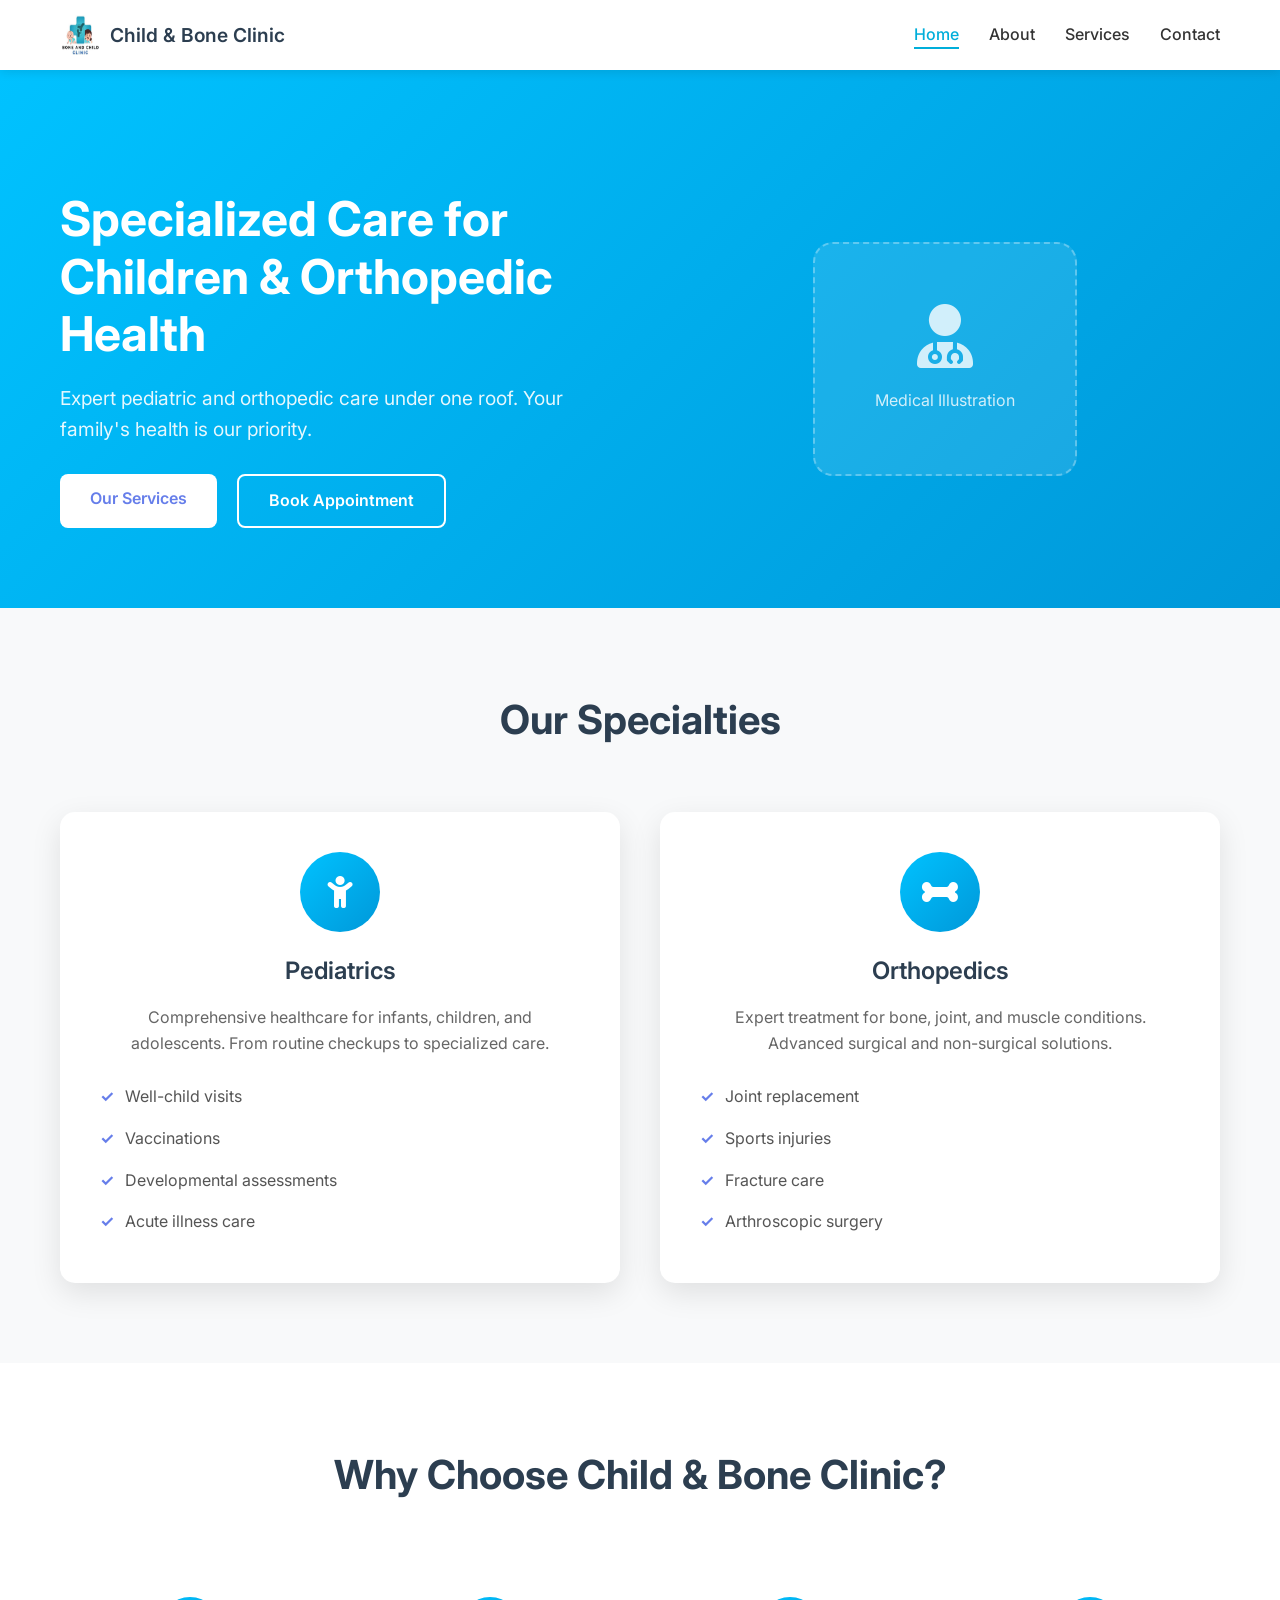
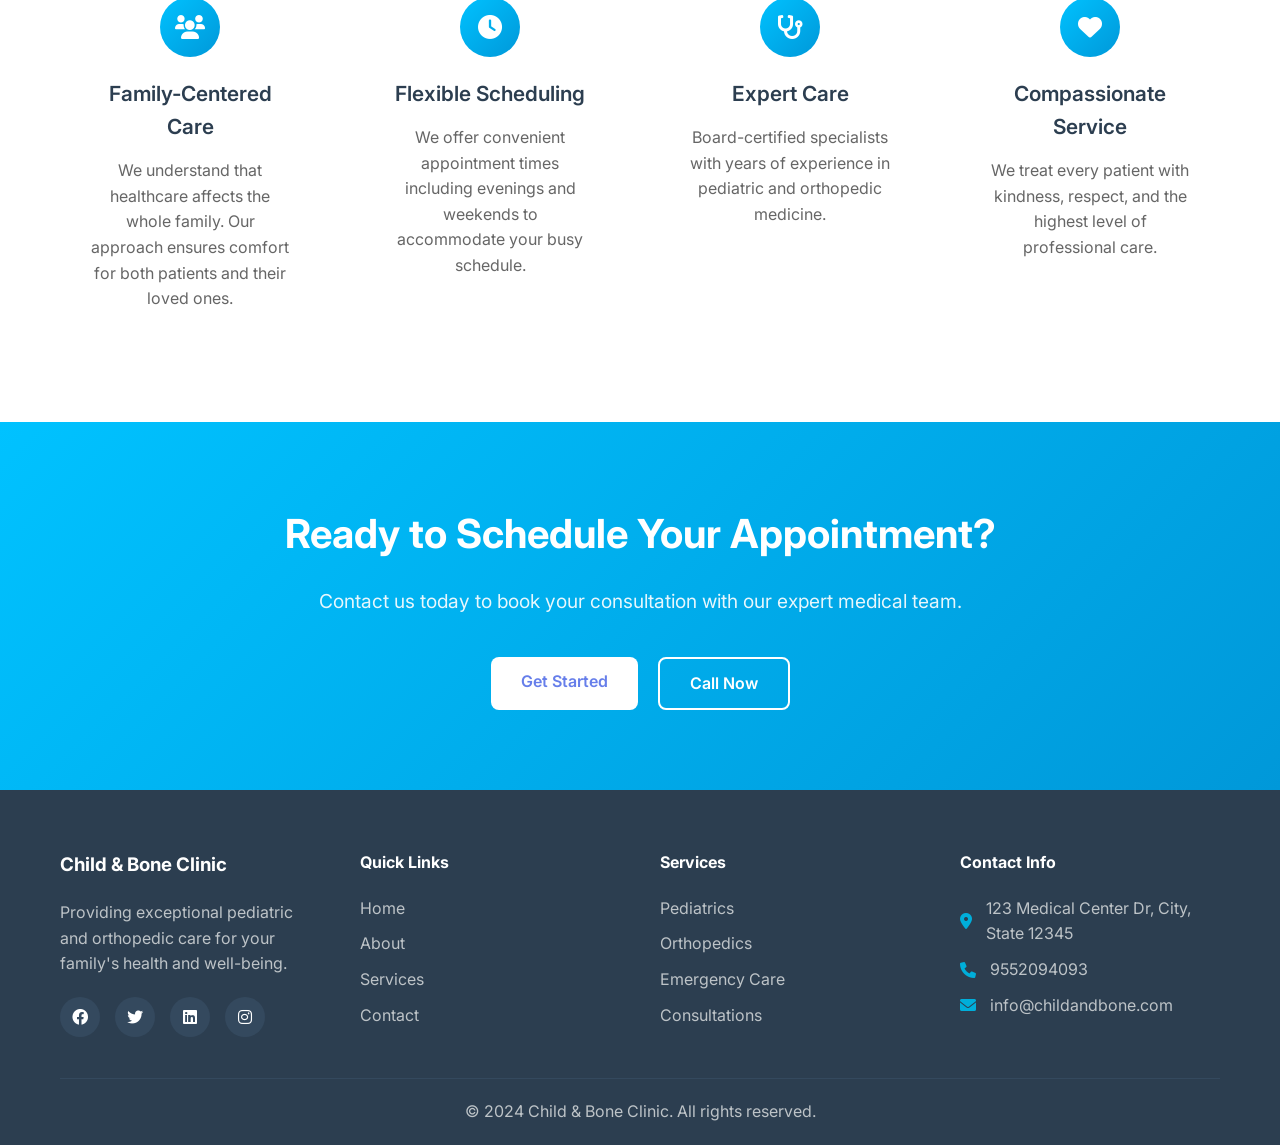
==== index.html @ c851fa5e "Fix remaining references: rename to Child & Bone Clinic on Home; update contact footer phone; remove" ====
<!DOCTYPE html>
<html lang="en">
<head>
    <meta charset="UTF-8">
    <meta name="viewport" content="width=device-width, initial-scale=1.0">
    <title>Child & Bone Clinic</title>
    <link rel="stylesheet" href="styles.css">
    <link href="https://fonts.googleapis.com/css2?family=Inter:wght@300;400;500;600;700&display=swap" rel="stylesheet">
    <link rel="stylesheet" href="https://cdnjs.cloudflare.com/ajax/libs/font-awesome/6.0.0/css/all.min.css">
    <link rel="icon" href="logo.png">
</head>
<body>
    <!-- Navigation -->
    <nav class="navbar">
        <div class="nav-container">
            <div class="nav-logo">
                <img src="logo.png" alt="Child & Bone Clinic" class="logo" onerror="this.onerror=null;this.src='logo-placeholder.png';">
                <span class="logo-text">Child & Bone Clinic</span>
            </div>
            <ul class="nav-menu">
                <li class="nav-item">
                    <a href="index.html" class="nav-link active">Home</a>
                </li>
                <li class="nav-item">
                    <a href="about.html" class="nav-link">About</a>
                </li>
                <li class="nav-item">
                    <a href="services.html" class="nav-link">Services</a>
                </li>
                <li class="nav-item">
                    <a href="contact.html" class="nav-link">Contact</a>
                </li>
            </ul>
            <div class="hamburger">
                <span class="bar"></span>
                <span class="bar"></span>
                <span class="bar"></span>
            </div>
        </div>
    </nav>

    <!-- Hero Section -->
    <section class="hero">
        <div class="hero-container">
            <div class="hero-content">
                <h1 class="hero-title">Specialized Care for Children & Orthopedic Health</h1>
                <p class="hero-subtitle">Expert pediatric and orthopedic care under one roof. Your family's health is our priority.</p>
                <div class="hero-buttons">
                    <a href="services.html" class="btn btn-primary">Our Services</a>
                    <a href="contact.html" class="btn btn-secondary">Book Appointment</a>
                </div>
            </div>
            <div class="hero-image">
                <div class="hero-placeholder">
                    <i class="fas fa-user-md"></i>
                    <p>Medical Illustration</p>
                </div>
            </div>
        </div>
    </section>

    <!-- Specialties Section -->
    <section class="specialties">
        <div class="container">
            <h2 class="section-title">Our Specialties</h2>
            <div class="specialties-grid">
                <div class="specialty-card">
                    <div class="specialty-icon">
                        <i class="fas fa-child"></i>
                    </div>
                    <h3>Pediatrics</h3>
                    <p>Comprehensive healthcare for infants, children, and adolescents. From routine checkups to specialized care.</p>
                    <ul class="specialty-features">
                        <li>Well-child visits</li>
                        <li>Vaccinations</li>
                        <li>Developmental assessments</li>
                        <li>Acute illness care</li>
                    </ul>
                </div>
                <div class="specialty-card">
                    <div class="specialty-icon">
                        <i class="fas fa-bone"></i>
                    </div>
                    <h3>Orthopedics</h3>
                    <p>Expert treatment for bone, joint, and muscle conditions. Advanced surgical and non-surgical solutions.</p>
                    <ul class="specialty-features">
                        <li>Joint replacement</li>
                        <li>Sports injuries</li>
                        <li>Fracture care</li>
                        <li>Arthroscopic surgery</li>
                    </ul>
                </div>
            </div>
        </div>
    </section>

    <!-- Why Choose Us Section -->
    <section class="why-choose-us">
        <div class="container">
            <h2 class="section-title">Why Choose Child & Bone Clinic?</h2>
            <div class="features-grid">
                <div class="feature-card">
                    <div class="feature-icon">
                        <i class="fas fa-users"></i>
                    </div>
                    <h3>Family-Centered Care</h3>
                    <p>We understand that healthcare affects the whole family. Our approach ensures comfort for both patients and their loved ones.</p>
                </div>
                <div class="feature-card">
                    <div class="feature-icon">
                        <i class="fas fa-clock"></i>
                    </div>
                    <h3>Flexible Scheduling</h3>
                    <p>We offer convenient appointment times including evenings and weekends to accommodate your busy schedule.</p>
                </div>
                <div class="feature-card">
                    <div class="feature-icon">
                        <i class="fas fa-stethoscope"></i>
                    </div>
                    <h3>Expert Care</h3>
                    <p>Board-certified specialists with years of experience in pediatric and orthopedic medicine.</p>
                </div>
                <div class="feature-card">
                    <div class="feature-icon">
                        <i class="fas fa-heart"></i>
                    </div>
                    <h3>Compassionate Service</h3>
                    <p>We treat every patient with kindness, respect, and the highest level of professional care.</p>
                </div>
            </div>
        </div>
    </section>

    <!-- CTA Section -->
    <section class="cta">
        <div class="container">
            <div class="cta-content">
                <h2>Ready to Schedule Your Appointment?</h2>
                <p>Contact us today to book your consultation with our expert medical team.</p>
                <div class="cta-buttons">
                    <a href="contact.html" class="btn btn-primary">Get Started</a>
                    <a href="tel:+1234567890" class="btn btn-outline">Call Now</a>
                </div>
            </div>
        </div>
    </section>

    <!-- Footer -->
    <footer class="footer">
        <div class="container">
            <div class="footer-content">
                <div class="footer-section">
                    <h3>Child & Bone Clinic</h3>
                    <p>Providing exceptional pediatric and orthopedic care for your family's health and well-being.</p>
                    <div class="social-links">
                        <a href="#"><i class="fab fa-facebook"></i></a>
                        <a href="#"><i class="fab fa-twitter"></i></a>
                        <a href="#"><i class="fab fa-linkedin"></i></a>
                        <a href="#"><i class="fab fa-instagram"></i></a>
                    </div>
                </div>
                <div class="footer-section">
                    <h4>Quick Links</h4>
                    <ul>
                        <li><a href="index.html">Home</a></li>
                        <li><a href="about.html">About</a></li>
                        <li><a href="services.html">Services</a></li>
                        <li><a href="contact.html">Contact</a></li>
                    </ul>
                </div>
                <div class="footer-section">
                    <h4>Services</h4>
                    <ul>
                        <li><a href="services.html#pediatrics">Pediatrics</a></li>
                        <li><a href="services.html#orthopedics">Orthopedics</a></li>
                        <li><a href="services.html#emergency">Emergency Care</a></li>
                        <li><a href="services.html#consultation">Consultations</a></li>
                    </ul>
                </div>
                <div class="footer-section">
                    <h4>Contact Info</h4>
                    <div class="contact-info">
                        <p><i class="fas fa-map-marker-alt"></i> 123 Medical Center Dr, City, State 12345</p>
                        <p><i class="fas fa-phone"></i> 9552094093</p>
                        <p><i class="fas fa-envelope"></i> info@childandbone.com</p>
                    </div>
                </div>
            </div>
            <div class="footer-bottom">
                <p>&copy; 2024 Child & Bone Clinic. All rights reserved.</p>
            </div>
        </div>
    </footer>

    <script src="script.js"></script>
</body>
</html>
---- styles.css ----
/* Reset and Base Styles */
* {
    margin: 0;
    padding: 0;
    box-sizing: border-box;
}

body {
    font-family: 'Inter', sans-serif;
    line-height: 1.6;
    color: #333;
    background-color: #fff;
}

img {
    max-width: 100%;
    height: auto;
    display: block;
}

.container {
    max-width: 1200px;
    margin: 0 auto;
    padding: 0 20px;
}

/* Navigation */
.navbar {
    background: #fff;
    box-shadow: 0 2px 10px rgba(0,0,0,0.1);
    position: fixed;
    top: 0;
    width: 100%;
    z-index: 1000;
}

.nav-container {
    max-width: 1200px;
    margin: 0 auto;
    padding: 0 20px;
    display: flex;
    justify-content: space-between;
    align-items: center;
    height: 70px;
}

.nav-logo {
    display: flex;
    align-items: center;
    gap: 10px;
}

.logo {
    width: 40px;
    height: 40px;
    background: linear-gradient(135deg, #00c2ff 0%, #0098d9 100%);
    border-radius: 8px;
    display: flex;
    align-items: center;
    justify-content: center;
    color: white;
    font-weight: bold;
}

.logo-text {
    font-size: 1.2rem;
    font-weight: 600;
    color: #2c3e50;
}

.nav-menu {
    display: flex;
    list-style: none;
    gap: 30px;
}

.nav-link {
    text-decoration: none;
    color: #333;
    font-weight: 500;
    transition: color 0.3s ease;
    position: relative;
}

.nav-link:hover,
.nav-link.active {
    color: #00aeda;
}

.nav-link::after {
    content: '';
    position: absolute;
    bottom: -5px;
    left: 0;
    width: 0;
    height: 2px;
    background: #00aeda;
    transition: width 0.3s ease;
}

.nav-link:hover::after,
.nav-link.active::after {
    width: 100%;
}

.hamburger {
    display: none;
    flex-direction: column;
    cursor: pointer;
}

.bar {
    width: 25px;
    height: 3px;
    background: #333;
    margin: 3px 0;
    transition: 0.3s;
}

/* Hero Section */
.hero {
    background: linear-gradient(135deg, #00c2ff 0%, #0098d9 100%);
    color: white;
    padding: 120px 0 80px;
    margin-top: 70px;
}

.hero-container {
    max-width: 1200px;
    margin: 0 auto;
    padding: 0 20px;
    display: grid;
    grid-template-columns: 1fr 1fr;
    gap: 60px;
    align-items: center;
}

.hero-title {
    font-size: 3rem;
    font-weight: 700;
    margin-bottom: 20px;
    line-height: 1.2;
}

.hero-subtitle {
    font-size: 1.2rem;
    margin-bottom: 30px;
    opacity: 0.9;
}

.hero-buttons {
    display: flex;
    gap: 20px;
}

.btn {
    padding: 12px 30px;
    border-radius: 8px;
    text-decoration: none;
    font-weight: 600;
    transition: all 0.3s ease;
    display: inline-block;
    text-align: center;
}

.btn-primary {
    background: #fff;
    color: #667eea;
}

.btn-primary:hover {
    background: #f8f9fa;
    transform: translateY(-2px);
}

.btn-secondary {
    background: transparent;
    color: #fff;
    border: 2px solid #fff;
}

.btn-secondary:hover {
    background: #fff;
    color: #00aeda;
}

.hero-image {
    display: flex;
    justify-content: center;
    align-items: center;
}

.hero-placeholder {
    background: rgba(255,255,255,0.1);
    border: 2px dashed rgba(255,255,255,0.3);
    border-radius: 20px;
    padding: 60px;
    text-align: center;
    color: rgba(255,255,255,0.8);
}

.hero-placeholder i {
    font-size: 4rem;
    margin-bottom: 20px;
    display: block;
}

/* Specialties Section */
.specialties {
    padding: 80px 0;
    background: #f8f9fa;
}

.section-title {
    text-align: center;
    font-size: 2.5rem;
    font-weight: 700;
    margin-bottom: 60px;
    color: #2c3e50;
}

.specialties-grid {
    display: grid;
    grid-template-columns: repeat(auto-fit, minmax(400px, 1fr));
    gap: 40px;
}

.specialty-card {
    background: #fff;
    padding: 40px;
    border-radius: 15px;
    box-shadow: 0 10px 30px rgba(0,0,0,0.1);
    text-align: center;
    transition: transform 0.3s ease;
}

.specialty-card:hover {
    transform: translateY(-10px);
}

.specialty-icon {
    width: 80px;
    height: 80px;
    background: linear-gradient(135deg, #00c2ff 0%, #0098d9 100%);
    border-radius: 50%;
    display: flex;
    align-items: center;
    justify-content: center;
    margin: 0 auto 20px;
    color: white;
    font-size: 2rem;
}

.specialty-card h3 {
    font-size: 1.5rem;
    font-weight: 600;
    margin-bottom: 15px;
    color: #2c3e50;
}

.specialty-card p {
    color: #666;
    margin-bottom: 20px;
    line-height: 1.6;
}

.specialty-features {
    list-style: none;
    text-align: left;
}

.specialty-features li {
    padding: 8px 0;
    color: #555;
    position: relative;
    padding-left: 25px;
}

.specialty-features li::before {
    content: '✓';
    position: absolute;
    left: 0;
    color: #667eea;
    font-weight: bold;
}

/* Why Choose Us Section */
.why-choose-us {
    padding: 80px 0;
    background: #fff;
}

.features-grid {
    display: grid;
    grid-template-columns: repeat(auto-fit, minmax(250px, 1fr));
    gap: 40px;
}

.feature-card {
    text-align: center;
    padding: 30px;
}

.feature-icon {
    width: 60px;
    height: 60px;
    background: linear-gradient(135deg, #00c2ff 0%, #0098d9 100%);
    border-radius: 50%;
    display: flex;
    align-items: center;
    justify-content: center;
    margin: 0 auto 20px;
    color: white;
    font-size: 1.5rem;
}

.feature-card h3 {
    font-size: 1.3rem;
    font-weight: 600;
    margin-bottom: 15px;
    color: #2c3e50;
}

.feature-card p {
    color: #666;
    line-height: 1.6;
}

/* CTA Section */
.cta {
    background: linear-gradient(135deg, #00c2ff 0%, #0098d9 100%);
    color: white;
    padding: 80px 0;
    text-align: center;
}

.cta-content h2 {
    font-size: 2.5rem;
    font-weight: 700;
    margin-bottom: 20px;
}

.cta-content p {
    font-size: 1.2rem;
    margin-bottom: 40px;
    opacity: 0.9;
}

.cta-buttons {
    display: flex;
    gap: 20px;
    justify-content: center;
    flex-wrap: wrap;
}

.btn-outline {
    background: transparent;
    color: #fff;
    border: 2px solid #fff;
}

.btn-outline:hover {
    background: #fff;
    color: #667eea;
}

/* Footer */
.footer {
    background: #2c3e50;
    color: #fff;
    padding: 60px 0 20px;
}

.footer-content {
    display: grid;
    grid-template-columns: repeat(auto-fit, minmax(250px, 1fr));
    gap: 40px;
    margin-bottom: 40px;
}

.footer-section h3,
.footer-section h4 {
    margin-bottom: 20px;
    color: #fff;
}

.footer-section p {
    color: #bdc3c7;
    line-height: 1.6;
    margin-bottom: 20px;
}

.footer-section ul {
    list-style: none;
}

.footer-section ul li {
    margin-bottom: 10px;
}

.footer-section ul li a {
    color: #bdc3c7;
    text-decoration: none;
    transition: color 0.3s ease;
}

.footer-section ul li a:hover {
    color: #667eea;
}

.social-links {
    display: flex;
    gap: 15px;
    margin-top: 20px;
}

.social-links a {
    width: 40px;
    height: 40px;
    background: #34495e;
    border-radius: 50%;
    display: flex;
    align-items: center;
    justify-content: center;
    color: #fff;
    text-decoration: none;
    transition: all 0.3s ease;
}

.social-links a:hover {
    background: #00aeda;
    transform: translateY(-3px);
}

.contact-info p {
    display: flex;
    align-items: center;
    gap: 10px;
    margin-bottom: 10px;
}

.contact-info i {
    color: #00aeda;
    width: 20px;
}

.footer-bottom {
    border-top: 1px solid #34495e;
    padding-top: 20px;
    text-align: center;
    color: #bdc3c7;
}

/* Responsive Design */
@media (max-width: 768px) {
    .hamburger {
        display: flex;
    }
    
    .nav-menu {
        position: fixed;
        left: -100%;
        top: 70px;
        flex-direction: column;
        background-color: #fff;
        width: 100%;
        text-align: center;
        transition: 0.3s;
        box-shadow: 0 10px 27px rgba(0,0,0,0.05);
        padding: 20px 0;
    }
    
    .nav-menu.active {
        left: 0;
    }
    
    .hero-container {
        grid-template-columns: 1fr;
        text-align: center;
    }
    
    .hero-title {
        font-size: 2rem;
    }
    
    .hero-buttons {
        justify-content: center;
        flex-wrap: wrap;
    }
    
    .specialties-grid {
        grid-template-columns: 1fr;
    }
    
    .features-grid {
        grid-template-columns: 1fr;
    }
    
    .cta-buttons {
        flex-direction: column;
        align-items: center;
    }
    
    .footer-content {
        grid-template-columns: 1fr;
        text-align: center;
    }

    /* About page mobile improvements */
    .about-hero-content h1 {
        font-size: 2.2rem;
    }

    .our-story {
        padding: 60px 0;
    }

    .story-content {
        gap: 30px;
    }

    .story-logo {
        max-width: 220px;
    }

    .doctors {
        padding: 60px 0;
    }

    .doctor-card {
        grid-template-columns: 1fr;
        gap: 20px;
        padding: 24px;
    }

    .doctor-image .image-placeholder {
        width: 120px;
        height: 120px;
        padding: 28px;
        margin: 0 auto;
    }

    .doctor-info h3 {
        font-size: 1.5rem;
    }

    .specialty-tags {
        gap: 8px;
    }

    .tag {
        font-size: 0.85rem;
        padding: 6px 12px;
    }
}

/* About Page Styles */
.about-hero {
    background: linear-gradient(135deg, #00c2ff 0%, #0098d9 100%);
    color: white;
    padding: 120px 0 80px;
    margin-top: 70px;
    text-align: center;
}

.about-hero-content h1 {
    font-size: 3rem;
    font-weight: 700;
    margin-bottom: 20px;
}

.about-hero-content p {
    font-size: 1.2rem;
    opacity: 0.9;
}

.our-story {
    padding: 80px 0;
    background: #fff;
}

.story-content {
    display: grid;
    grid-template-columns: 1fr 1fr;
    gap: 60px;
    align-items: center;
}

.story-text h2 {
    font-size: 2.5rem;
    font-weight: 700;
    margin-bottom: 30px;
    color: #2c3e50;
}

.story-text p {
    color: #666;
    line-height: 1.8;
    margin-bottom: 20px;
}

.story-stats {
    display: flex;
    gap: 40px;
    margin-top: 40px;
}

.stat {
    text-align: center;
}

.stat h3 {
    font-size: 2.5rem;
    font-weight: 700;
    color: #667eea;
    margin-bottom: 10px;
}

.stat p {
    color: #666;
    font-weight: 500;
}

.story-image {
    display: flex;
    justify-content: center;
}

.story-logo {
    max-width: 300px;
    width: 100%;
    height: auto;
    border-radius: 12px;
}

.image-placeholder {
    background: #f8f9fa;
    border: 2px dashed #ddd;
    border-radius: 15px;
    padding: 60px;
    text-align: center;
    color: #666;
    width: 100%;
    max-width: 400px;
}

.image-placeholder i {
    font-size: 4rem;
    margin-bottom: 20px;
    display: block;
    color: #667eea;
}

.doctors {
    padding: 80px 0;
    background: #f8f9fa;
}

.doctors-grid {
    display: grid;
    grid-template-columns: repeat(auto-fit, minmax(280px, 1fr));
    gap: 40px;
}

.doctor-card {
    background: #fff;
    border-radius: 15px;
    padding: 40px;
    box-shadow: 0 10px 30px rgba(0,0,0,0.1);
    display: grid;
    grid-template-columns: 200px 1fr;
    gap: 30px;
    align-items: start;
}

.doctor-image {
    text-align: center;
}

.doctor-image .image-placeholder {
    width: 150px;
    height: 150px;
    border-radius: 50%;
    padding: 40px;
    background: linear-gradient(135deg, #00c2ff 0%, #0098d9 100%);
    color: white;
    display: flex;
    flex-direction: column;
    align-items: center;
    justify-content: center;
}

.doctor-image .image-placeholder i {
    font-size: 3rem;
    margin-bottom: 10px;
}

.doctor-info h3 {
    font-size: 1.8rem;
    font-weight: 700;
    color: #2c3e50;
    margin-bottom: 10px;
}

.specialty {
    color: #667eea;
    font-weight: 600;
    font-size: 1.1rem;
    margin-bottom: 5px;
}

.credentials {
    color: #666;
    font-size: 0.9rem;
    margin-bottom: 15px;
}

.bio {
    color: #555;
    line-height: 1.6;
    margin-bottom: 20px;
}

.doctor-credentials,
.doctor-specialties {
    margin-bottom: 20px;
}

.doctor-credentials h4,
.doctor-specialties h4 {
    font-size: 1.1rem;
    font-weight: 600;
    color: #2c3e50;
    margin-bottom: 10px;
}

.doctor-credentials ul {
    list-style: none;
    padding: 0;
}

.doctor-credentials li {
    padding: 5px 0;
    color: #666;
    position: relative;
    padding-left: 20px;
}

.doctor-credentials li::before {
    content: '•';
    position: absolute;
    left: 0;
    color: #00aeda;
    font-weight: bold;
}

.specialty-tags {
    display: flex;
    flex-wrap: wrap;
    gap: 10px;
}

.tag {
    background: #e8fbff;
    color: #0098d9;
    padding: 5px 15px;
    border-radius: 20px;
    font-size: 0.9rem;
    font-weight: 500;
}

.mission-values {
    padding: 80px 0;
    background: #fff;
}

.mission-content h2 {
    font-size: 2.5rem;
    font-weight: 700;
    text-align: center;
    margin-bottom: 60px;
    color: #2c3e50;
}

.values-grid {
    display: grid;
    grid-template-columns: repeat(auto-fit, minmax(250px, 1fr));
    gap: 40px;
}

.value-item {
    text-align: center;
    padding: 30px;
}

.value-icon {
    width: 80px;
    height: 80px;
    background: linear-gradient(135deg, #00c2ff 0%, #0098d9 100%);
    border-radius: 50%;
    display: flex;
    align-items: center;
    justify-content: center;
    margin: 0 auto 20px;
    color: white;
    font-size: 2rem;
}

.value-item h3 {
    font-size: 1.3rem;
    font-weight: 600;
    margin-bottom: 15px;
    color: #2c3e50;
}

.value-item p {
    color: #666;
    line-height: 1.6;
}

/* Contact Page Styles */
.contact-hero {
    background: linear-gradient(135deg, #00c2ff 0%, #0098d9 100%);
    color: white;
    padding: 120px 0 80px;
    margin-top: 70px;
    text-align: center;
}

.contact-hero-content h1 {
    font-size: 3rem;
    font-weight: 700;
    margin-bottom: 20px;
}

.contact-hero-content p {
    font-size: 1.2rem;
    opacity: 0.9;
}

.contact-info-section {
    padding: 80px 0;
    background: #f8f9fa;
}

.contact-grid {
    display: grid;
    grid-template-columns: repeat(auto-fit, minmax(250px, 1fr));
    gap: 30px;
}

.contact-card {
    background: #fff;
    padding: 40px 30px;
    border-radius: 15px;
    box-shadow: 0 10px 30px rgba(0,0,0,0.1);
    text-align: center;
    transition: transform 0.3s ease;
}

.contact-card:hover {
    transform: translateY(-5px);
}

.contact-icon {
    width: 60px;
    height: 60px;
    background: linear-gradient(135deg, #00c2ff 0%, #0098d9 100%);
    border-radius: 50%;
    display: flex;
    align-items: center;
    justify-content: center;
    margin: 0 auto 20px;
    color: white;
    font-size: 1.5rem;
}

.contact-card h3 {
    font-size: 1.3rem;
    font-weight: 600;
    margin-bottom: 15px;
    color: #2c3e50;
}

.contact-card p {
    color: #666;
    line-height: 1.6;
    margin-bottom: 20px;
}

.contact-link {
    color: #667eea;
    text-decoration: none;
    font-weight: 600;
    transition: color 0.3s ease;
}

.contact-link:hover {
    color: #764ba2;
}

.contact-form-section {
    padding: 80px 0;
    background: #fff;
}

.contact-form-grid {
    display: grid;
    grid-template-columns: 1fr 1fr;
    gap: 60px;
    align-items: start;
}

.contact-form-container h2 {
    font-size: 2rem;
    font-weight: 700;
    margin-bottom: 15px;
    color: #2c3e50;
}

.contact-form-container p {
    color: #666;
    margin-bottom: 30px;
    line-height: 1.6;
}

.contact-form {
    display: flex;
    flex-direction: column;
    gap: 20px;
}

.form-group {
    display: flex;
    flex-direction: column;
}

.form-group label {
    font-weight: 600;
    color: #2c3e50;
    margin-bottom: 8px;
}

.form-group input,
.form-group select,
.form-group textarea {
    padding: 12px 15px;
    border: 2px solid #e1e5e9;
    border-radius: 8px;
    font-size: 1rem;
    transition: border-color 0.3s ease;
}

.form-group input:focus,
.form-group select:focus,
.form-group textarea:focus {
    outline: none;
    border-color: #667eea;
}

.form-group textarea {
    resize: vertical;
    min-height: 120px;
}

.map-container h2 {
    font-size: 2rem;
    font-weight: 700;
    margin-bottom: 20px;
    color: #2c3e50;
}

.map-placeholder {
    background: #f8f9fa;
    border: 2px dashed #ddd;
    border-radius: 15px;
    padding: 60px;
    text-align: center;
    color: #666;
    margin-bottom: 30px;
}

.map-placeholder i {
    font-size: 3rem;
    margin-bottom: 15px;
    display: block;
    color: #00aeda;
}

.map-info h3 {
    font-size: 1.2rem;
    font-weight: 600;
    margin-bottom: 10px;
    color: #2c3e50;
}

.map-info p {
    color: #666;
    line-height: 1.6;
    margin-bottom: 20px;
}

.emergency-section {
    padding: 80px 0;
    background: #fff5f5;
    border-top: 3px solid #e53e3e;
}

.emergency-content {
    display: flex;
    align-items: center;
    gap: 30px;
}

.emergency-icon {
    width: 80px;
    height: 80px;
    background: #e53e3e;
    border-radius: 50%;
    display: flex;
    align-items: center;
    justify-content: center;
    color: white;
    font-size: 2rem;
    flex-shrink: 0;
}

.emergency-text h2 {
    font-size: 2rem;
    font-weight: 700;
    margin-bottom: 15px;
    color: #2c3e50;
}

.emergency-text p {
    color: #666;
    line-height: 1.6;
    margin-bottom: 20px;
}

.emergency-buttons {
    display: flex;
    gap: 15px;
    flex-wrap: wrap;
}

.btn-emergency {
    background: #e53e3e;
    color: white;
    padding: 12px 30px;
    border-radius: 8px;
    text-decoration: none;
    font-weight: 600;
    transition: all 0.3s ease;
    display: inline-block;
}

.btn-emergency:hover {
    background: #c53030;
    transform: translateY(-2px);
}

.faq-section {
    padding: 80px 0;
    background: #f8f9fa;
}

.faq-grid {
    display: grid;
    grid-template-columns: repeat(auto-fit, minmax(350px, 1fr));
    gap: 30px;
}

.faq-item {
    background: #fff;
    padding: 30px;
    border-radius: 15px;
    box-shadow: 0 5px 15px rgba(0,0,0,0.1);
}

.faq-item h3 {
    font-size: 1.2rem;
    font-weight: 600;
    margin-bottom: 15px;
    color: #2c3e50;
    cursor: pointer;
    transition: color 0.3s ease;
}

.faq-item h3:hover {
    color: #667eea;
}

.faq-item p {
    color: #666;
    line-height: 1.6;
}

/* Service Page Additional Styles */
.service-section {
    padding: 80px 0;
}

.service-section:nth-child(even) {
    background: #f8f9fa;
}

.service-header {
    display: flex;
    align-items: center;
    gap: 30px;
    margin-bottom: 60px;
}

.service-icon {
    width: 80px;
    height: 80px;
    background: linear-gradient(135deg, #00c2ff 0%, #0098d9 100%);
    border-radius: 50%;
    display: flex;
    align-items: center;
    justify-content: center;
    color: white;
    font-size: 2rem;
    flex-shrink: 0;
}

.service-intro h2 {
    font-size: 2.5rem;
    font-weight: 700;
    margin-bottom: 15px;
    color: #2c3e50;
}

.service-intro p {
    color: #666;
    line-height: 1.6;
    font-size: 1.1rem;
}

.services-grid {
    display: grid;
    grid-template-columns: repeat(auto-fit, minmax(300px, 1fr));
    gap: 30px;
}

.service-card {
    background: #fff;
    padding: 30px;
    border-radius: 15px;
    box-shadow: 0 10px 30px rgba(0,0,0,0.1);
    transition: transform 0.3s ease;
}

.service-card:hover {
    transform: translateY(-5px);
}

.service-card-icon {
    width: 60px;
    height: 60px;
    background: linear-gradient(135deg, #00c2ff 0%, #0098d9 100%);
    border-radius: 50%;
    display: flex;
    align-items: center;
    justify-content: center;
    margin-bottom: 20px;
    color: white;
    font-size: 1.5rem;
}

.service-card h3 {
    font-size: 1.3rem;
    font-weight: 600;
    margin-bottom: 15px;
    color: #2c3e50;
}

.service-card p {
    color: #666;
    line-height: 1.6;
    margin-bottom: 20px;
}

.service-features {
    list-style: none;
    padding: 0;
}

.service-features li {
    padding: 8px 0;
    color: #555;
    position: relative;
    padding-left: 25px;
}

.service-features li::before {
    content: '✓';
    position: absolute;
    left: 0;
    color: #667eea;
    font-weight: bold;
}

.additional-services {
    padding: 80px 0;
    background: #fff;
}

.additional-grid {
    display: grid;
    grid-template-columns: repeat(auto-fit, minmax(250px, 1fr));
    gap: 30px;
}

.additional-card {
    background: #f8f9fa;
    padding: 30px;
    border-radius: 15px;
    text-align: center;
    transition: transform 0.3s ease;
}

.additional-card:hover {
    transform: translateY(-5px);
}

.additional-icon {
    width: 60px;
    height: 60px;
    background: linear-gradient(135deg, #00c2ff 0%, #0098d9 100%);
    border-radius: 50%;
    display: flex;
    align-items: center;
    justify-content: center;
    margin: 0 auto 20px;
    color: white;
    font-size: 1.5rem;
}

.additional-card h3 {
    font-size: 1.2rem;
    font-weight: 600;
    margin-bottom: 15px;
    color: #2c3e50;
}

.additional-card p {
    color: #666;
    line-height: 1.6;
}

.insurance-section {
    padding: 80px 0;
    background: #f8f9fa;
}

.insurance-content h2 {
    font-size: 2.5rem;
    font-weight: 700;
    text-align: center;
    margin-bottom: 60px;
    color: #2c3e50;
}

.insurance-grid {
    display: grid;
    grid-template-columns: 1fr 1fr;
    gap: 60px;
}

.insurance-info,
.payment-info {
    background: #fff;
    padding: 40px;
    border-radius: 15px;
    box-shadow: 0 10px 30px rgba(0,0,0,0.1);
}

.insurance-info h3,
.payment-info h3 {
    font-size: 1.5rem;
    font-weight: 600;
    margin-bottom: 20px;
    color: #2c3e50;
}

.insurance-info p,
.payment-info p {
    color: #666;
    line-height: 1.6;
    margin-bottom: 20px;
}

.insurance-list,
.payment-list {
    list-style: none;
    padding: 0;
}

.insurance-list li,
.payment-list li {
    padding: 8px 0;
    color: #555;
    position: relative;
    padding-left: 25px;
}

.insurance-list li::before,
.payment-list li::before {
    content: '✓';
    position: absolute;
    left: 0;
    color: #00aeda;
    font-weight: bold;
}

.insurance-note {
    font-style: italic;
    color: #00aeda;
    margin-top: 20px;
}

@media (max-width: 768px) {
    .story-content {
        grid-template-columns: 1fr;
        text-align: center;
    }
    
    .story-stats {
        justify-content: center;
        flex-wrap: wrap;
    }
    
    .doctor-card {
        grid-template-columns: 1fr;
        text-align: center;
    }
    
    .contact-form-grid {
        grid-template-columns: 1fr;
    }
    
    .emergency-content {
        flex-direction: column;
        text-align: center;
    }
    
    .insurance-grid {
        grid-template-columns: 1fr;
    }
    
    .service-header {
        flex-direction: column;
        text-align: center;
    }
}

@media (max-width: 480px) {
    .hero-title {
        font-size: 1.8rem;
    }
    
    .section-title {
        font-size: 2rem;
    }
    
    .specialty-card,
    .feature-card {
        padding: 20px;
    }
    
    .about-hero-content h1,
    .contact-hero-content h1 {
        font-size: 1.8rem;
    }
    
    .story-text h2 {
        font-size: 1.8rem;
    }
    
    .story-logo {
        max-width: 180px;
    }
    
    .doctor-card {
        padding: 20px;
    }
    
    .contact-card {
        padding: 20px;
    }
}
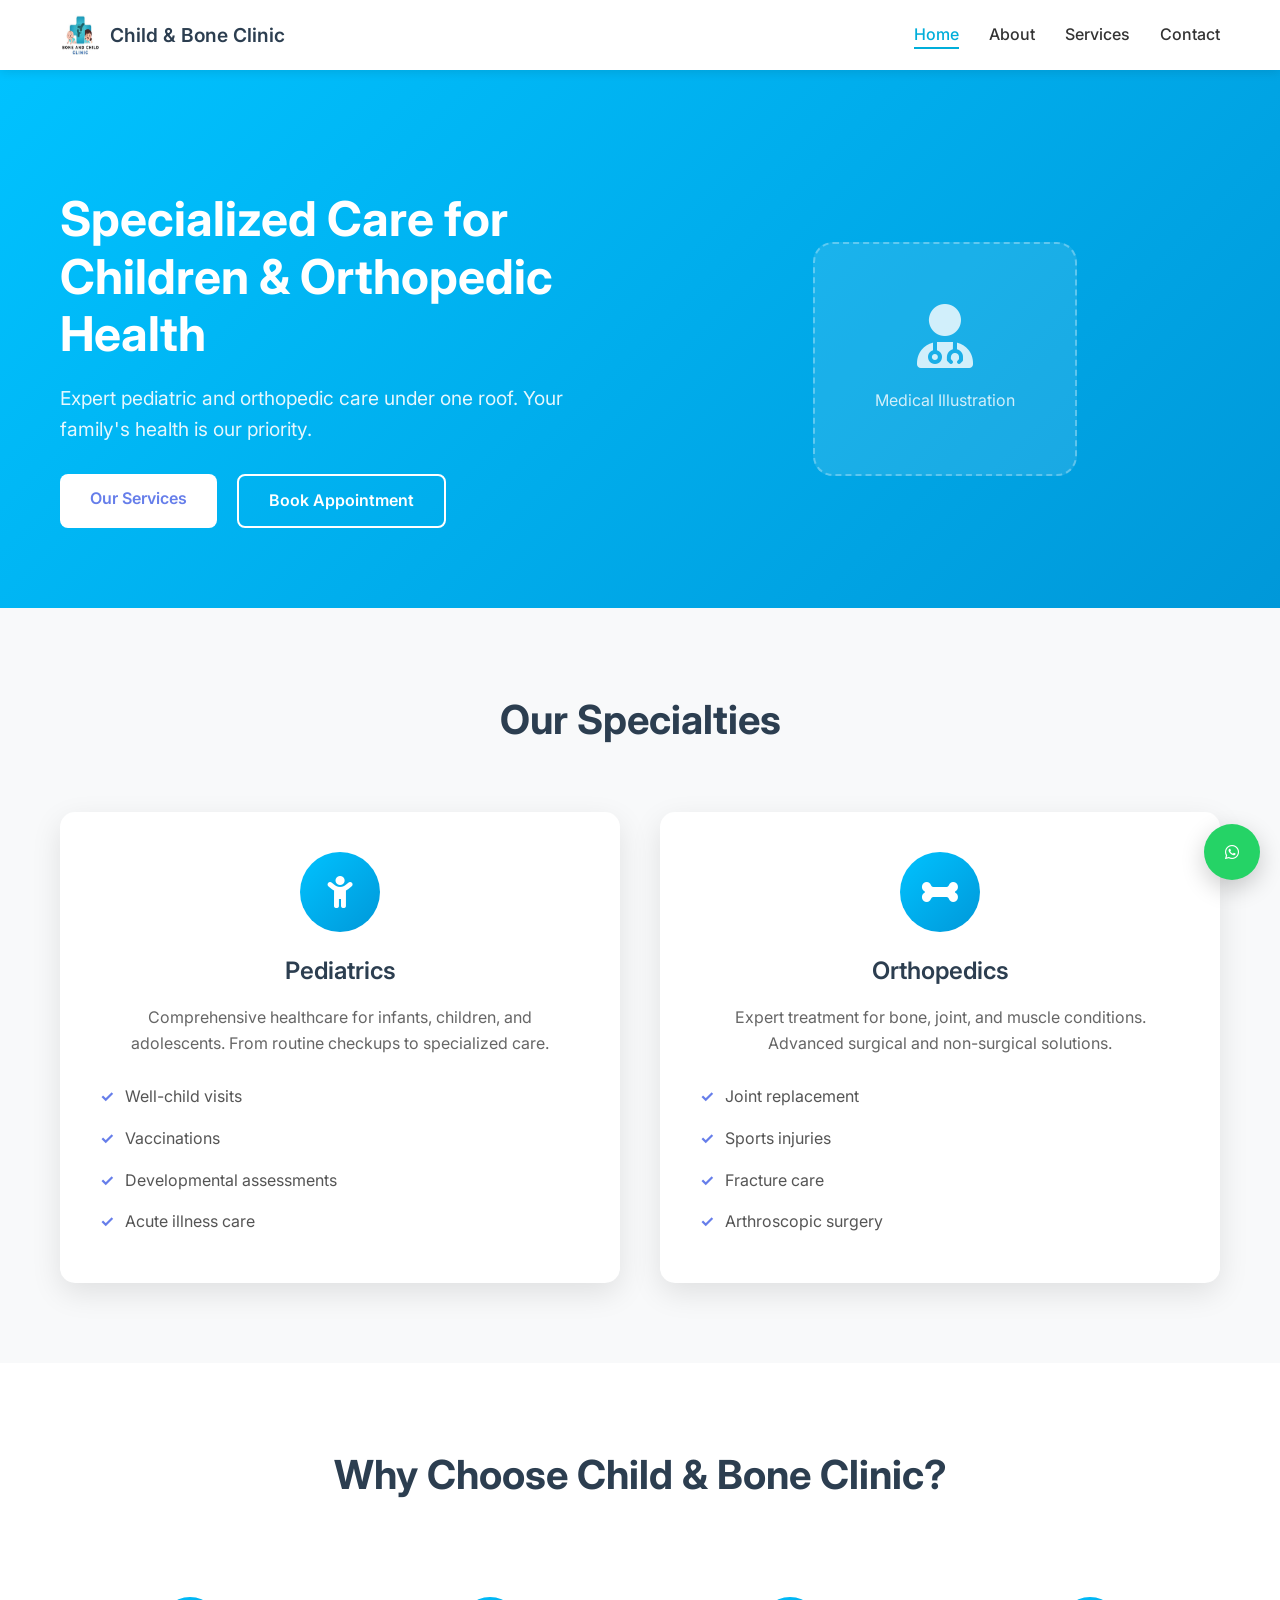
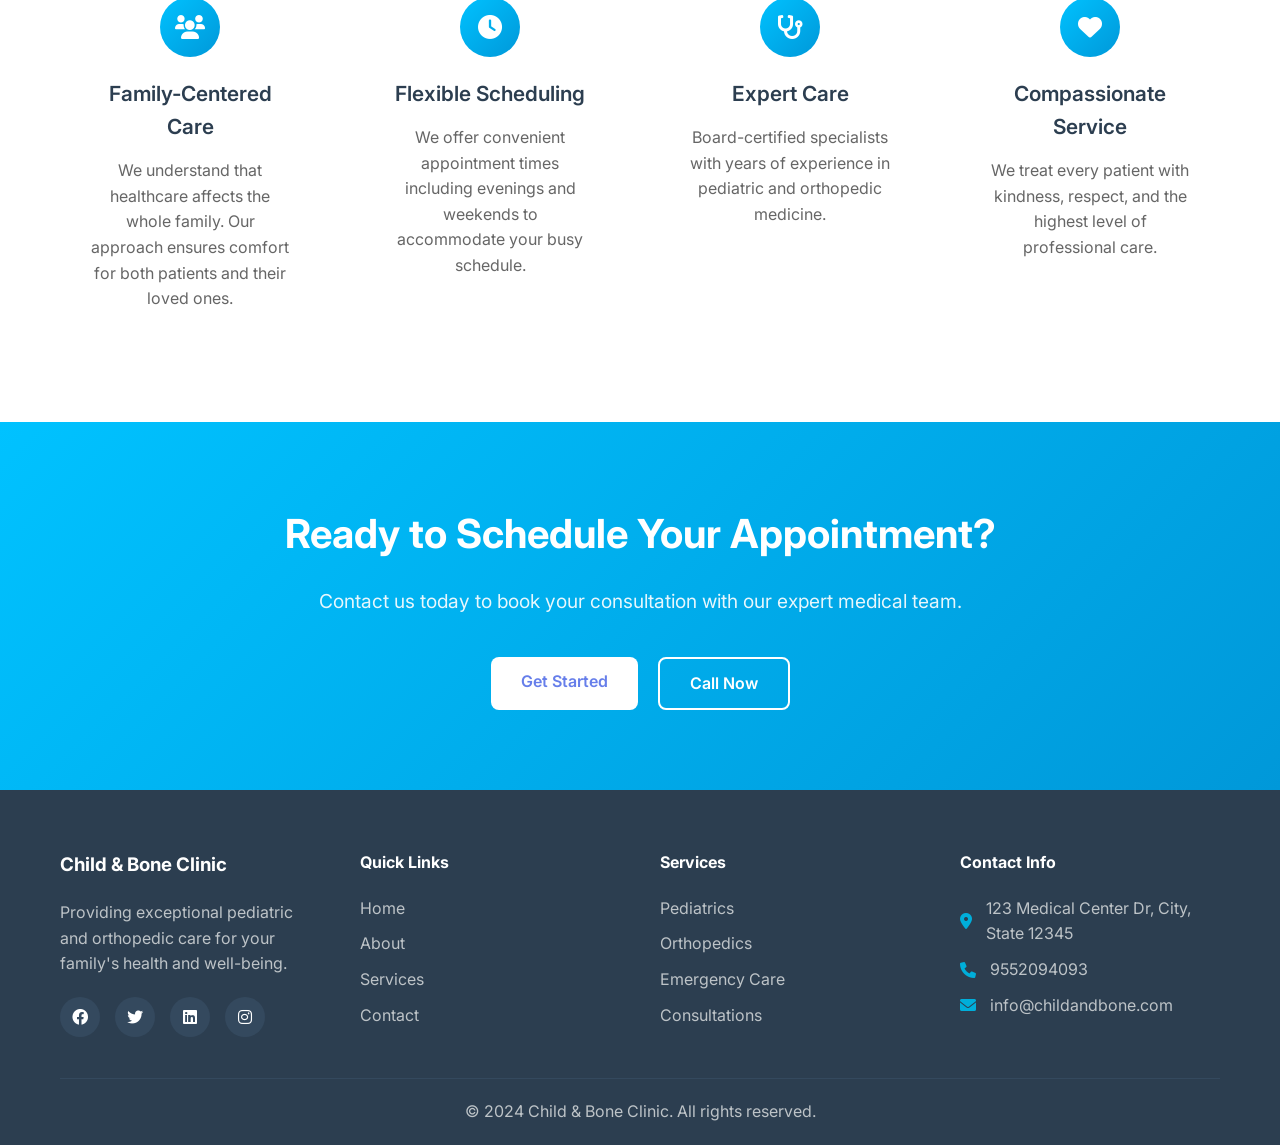
==== commit 9bfe0a89: "Add floating WhatsApp button on all pages for quick guidance to clinic" ====
--- a/index.html
+++ b/index.html
@@ -47,7 +47,7 @@
                 <p class="hero-subtitle">Expert pediatric and orthopedic care under one roof. Your family's health is our priority.</p>
                 <div class="hero-buttons">
                     <a href="services.html" class="btn btn-primary">Our Services</a>
-                    <a href="contact.html" class="btn btn-secondary">Book Appointment</a>
+                    <a href="https://wa.me/9552094093?text=Hello%20Child%20%26%20Bone%20Clinic%2C%20I%20would%20like%20to%20book%20an%20appointment." class="btn btn-secondary" target="_blank" rel="noopener">Book Appointment</a>
                 </div>
             </div>
             <div class="hero-image">
@@ -192,6 +192,10 @@
         </div>
     </footer>
 
+    <a class="floating-whatsapp" href="https://wa.me/9552094093?text=Hello%20Child%20%26%20Bone%20Clinic%2C%20please%20guide%20me%20to%20the%20clinic." target="_blank" rel="noopener" aria-label="WhatsApp">
+        <i class="fab fa-whatsapp"></i>
+    </a>
+
     <script src="script.js"></script>
 </body>
 </html>
--- a/styles.css
+++ b/styles.css
@@ -449,6 +449,30 @@
     padding-top: 20px;
     text-align: center;
     color: #bdc3c7;
+}
+
+/* Floating WhatsApp Button */
+.floating-whatsapp {
+    position: fixed;
+    right: 20px;
+    bottom: 20px;
+    width: 56px;
+    height: 56px;
+    border-radius: 50%;
+    background: #25D366;
+    color: #fff;
+    display: flex;
+    align-items: center;
+    justify-content: center;
+    box-shadow: 0 8px 24px rgba(0,0,0,0.2);
+    text-decoration: none;
+    z-index: 1100;
+    transition: transform 0.2s ease, box-shadow 0.2s ease;
+}
+
+.floating-whatsapp:hover {
+    transform: translateY(-2px);
+    box-shadow: 0 12px 28px rgba(0,0,0,0.25);
 }
 
 /* Responsive Design */
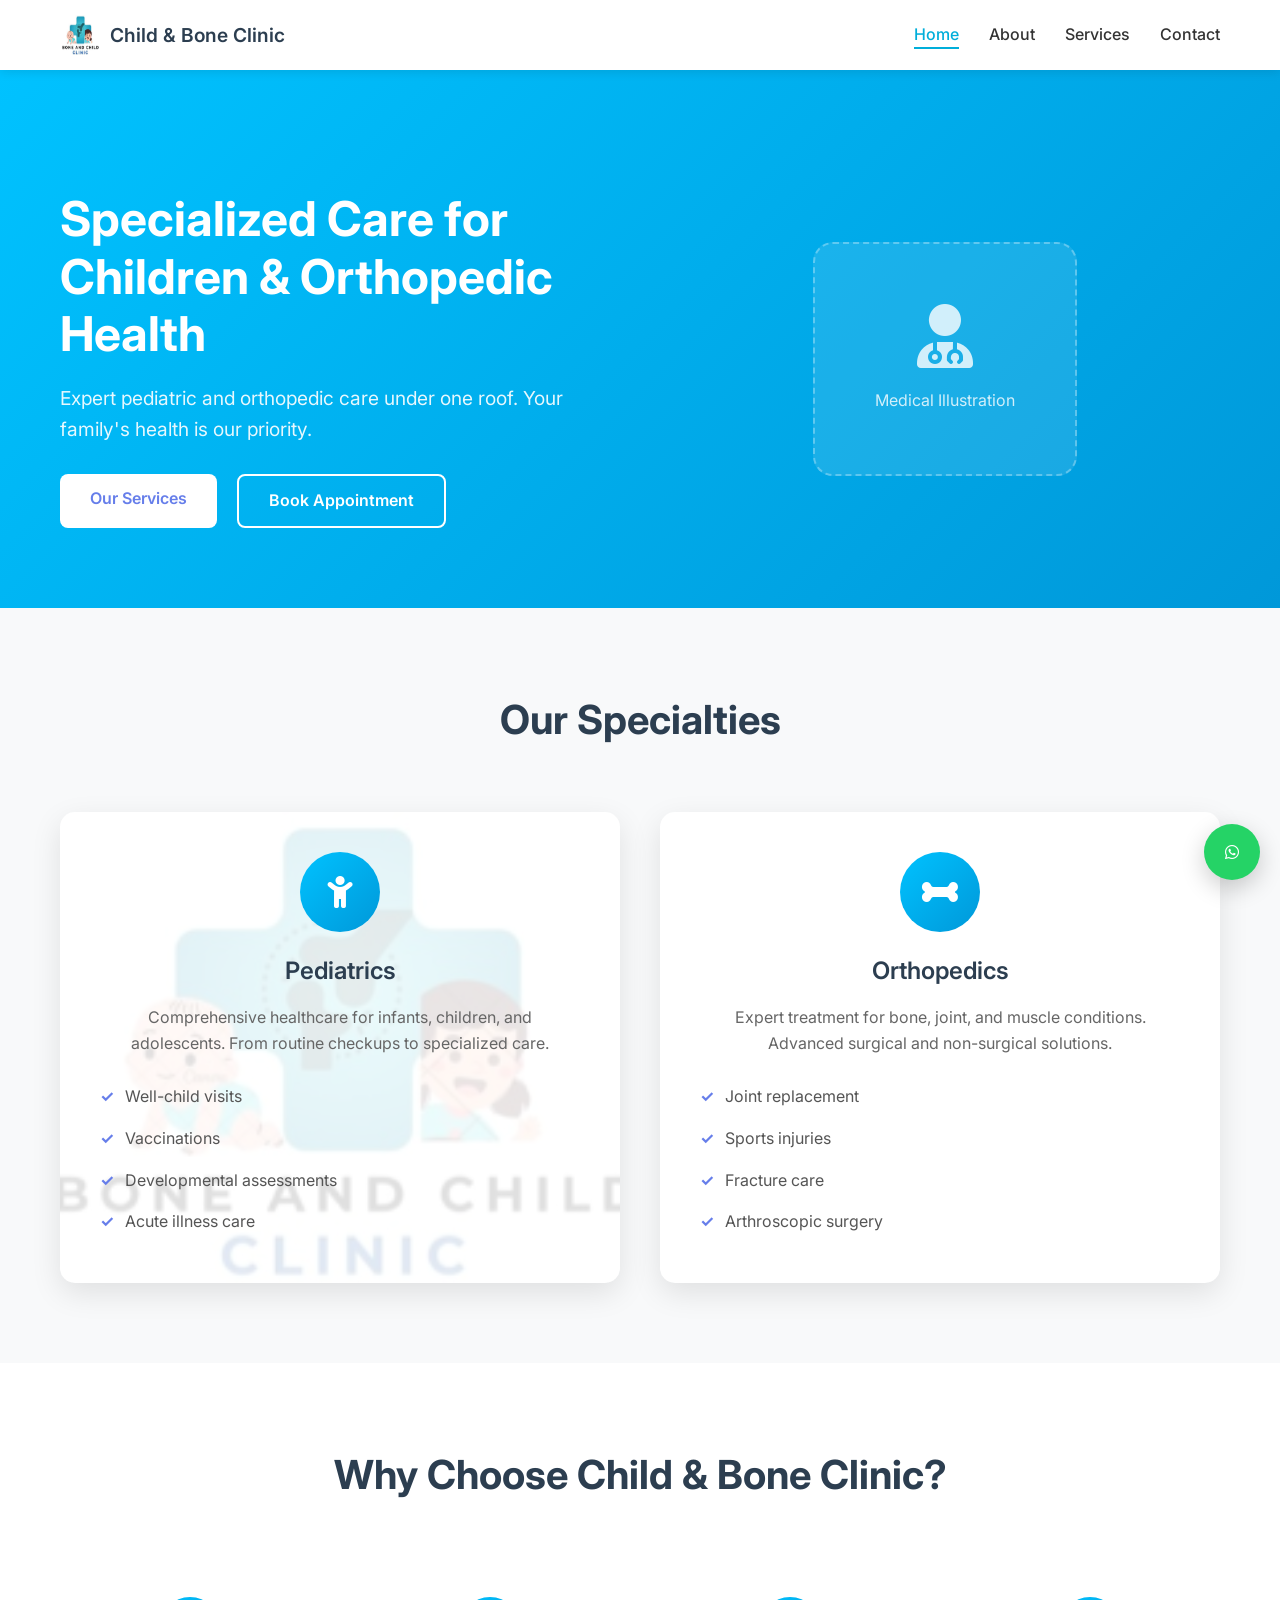
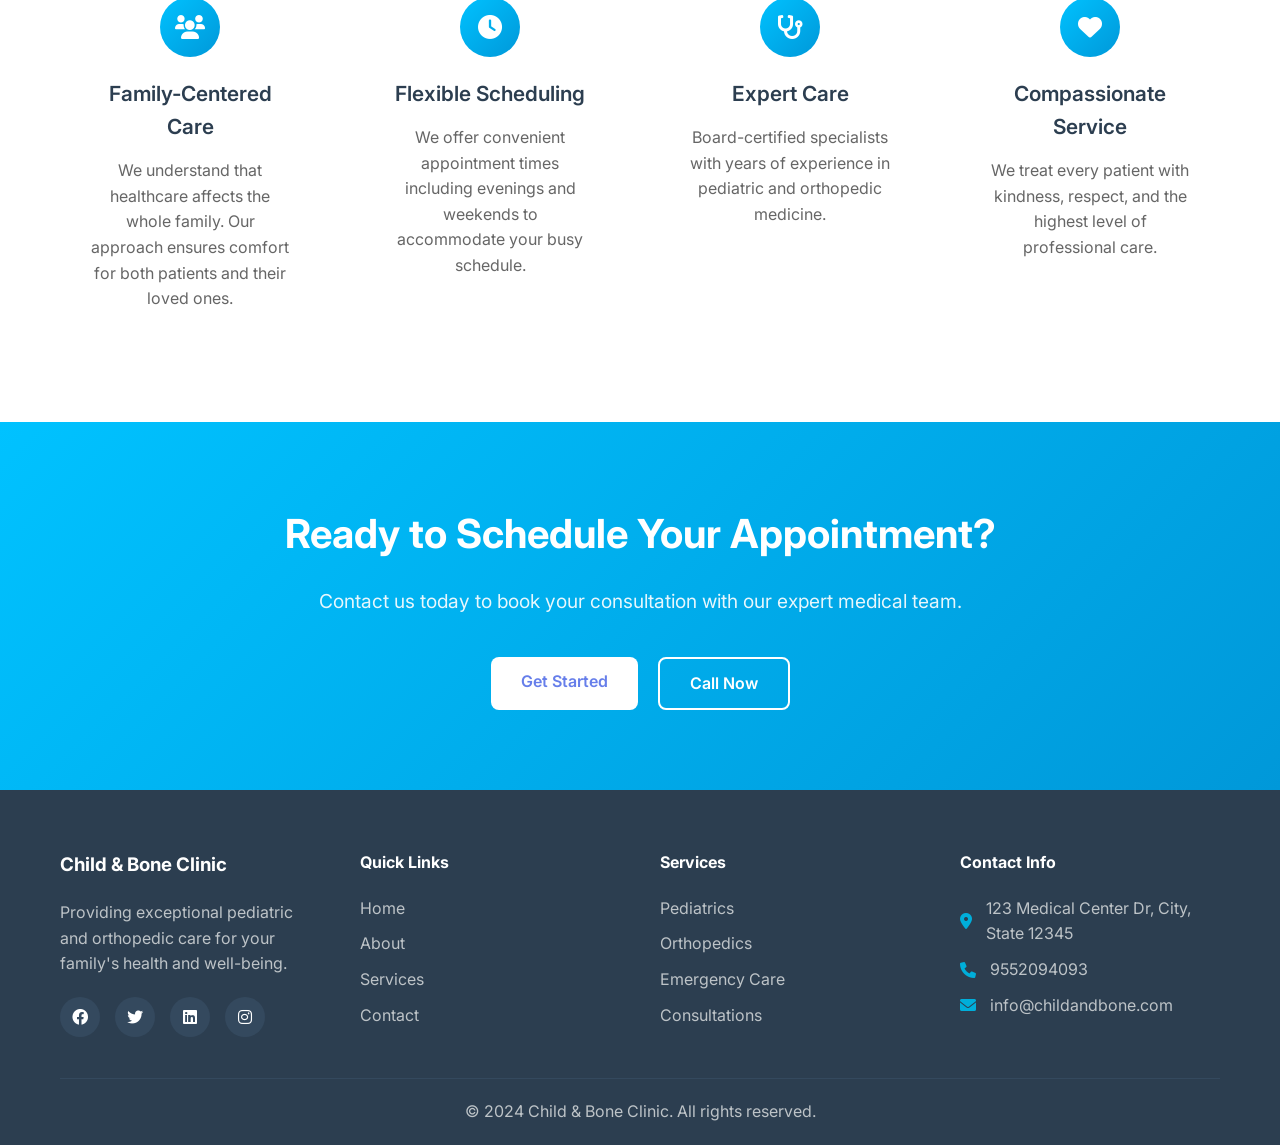
==== commit f9653e82: "Add background image option to specialty cards and apply to Pediatrics" ====
--- a/index.html
+++ b/index.html
@@ -64,7 +64,7 @@
         <div class="container">
             <h2 class="section-title">Our Specialties</h2>
             <div class="specialties-grid">
-                <div class="specialty-card">
+                <div class="specialty-card bg-image">
                     <div class="specialty-icon">
                         <i class="fas fa-child"></i>
                     </div>
--- a/styles.css
+++ b/styles.css
@@ -232,6 +232,26 @@
     box-shadow: 0 10px 30px rgba(0,0,0,0.1);
     text-align: center;
     transition: transform 0.3s ease;
+}
+
+/* Specialty card with background image */
+.specialty-card.bg-image {
+    position: relative;
+    color: #123;
+    overflow: hidden;
+}
+
+.specialty-card.bg-image::before {
+    content: '';
+    position: absolute;
+    inset: 0;
+    background: url('logo.png') center/cover no-repeat;
+    opacity: 0.12;
+}
+
+.specialty-card.bg-image > * {
+    position: relative;
+    z-index: 1;
 }
 
 .specialty-card:hover {
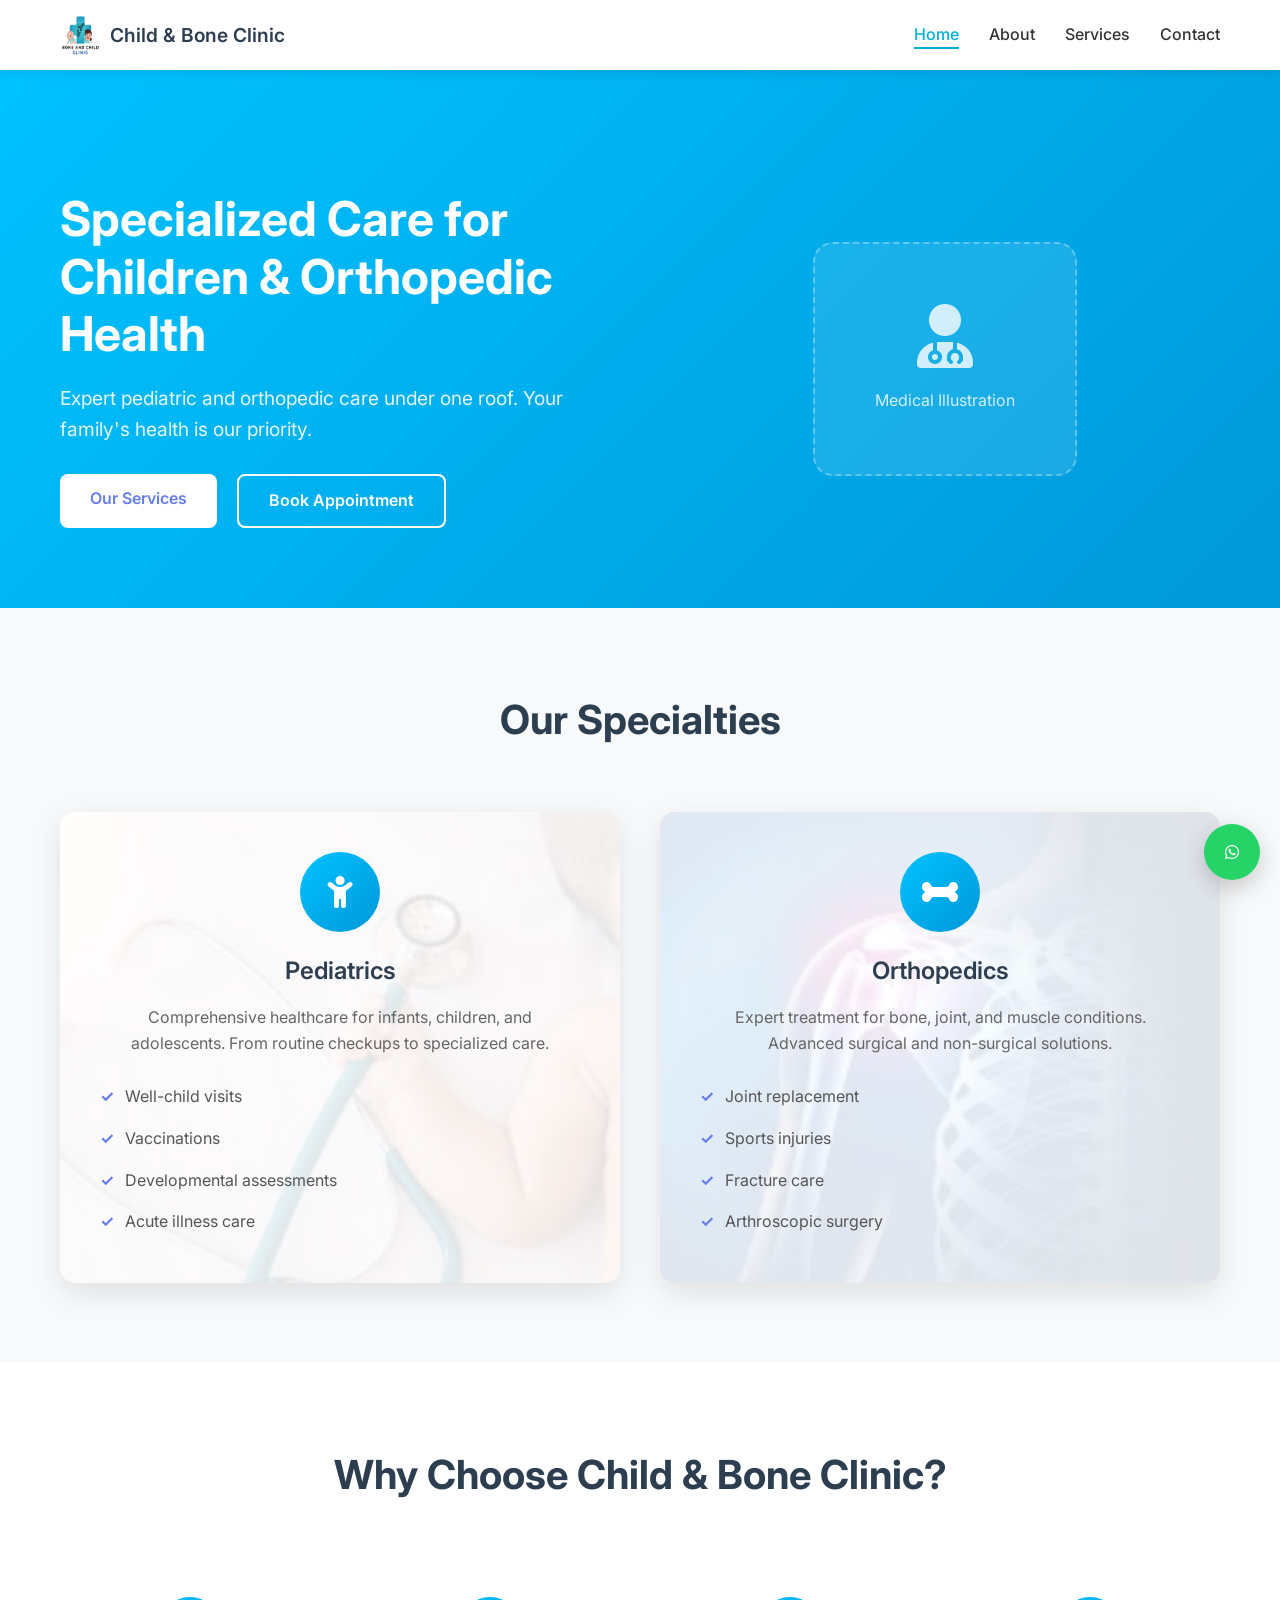
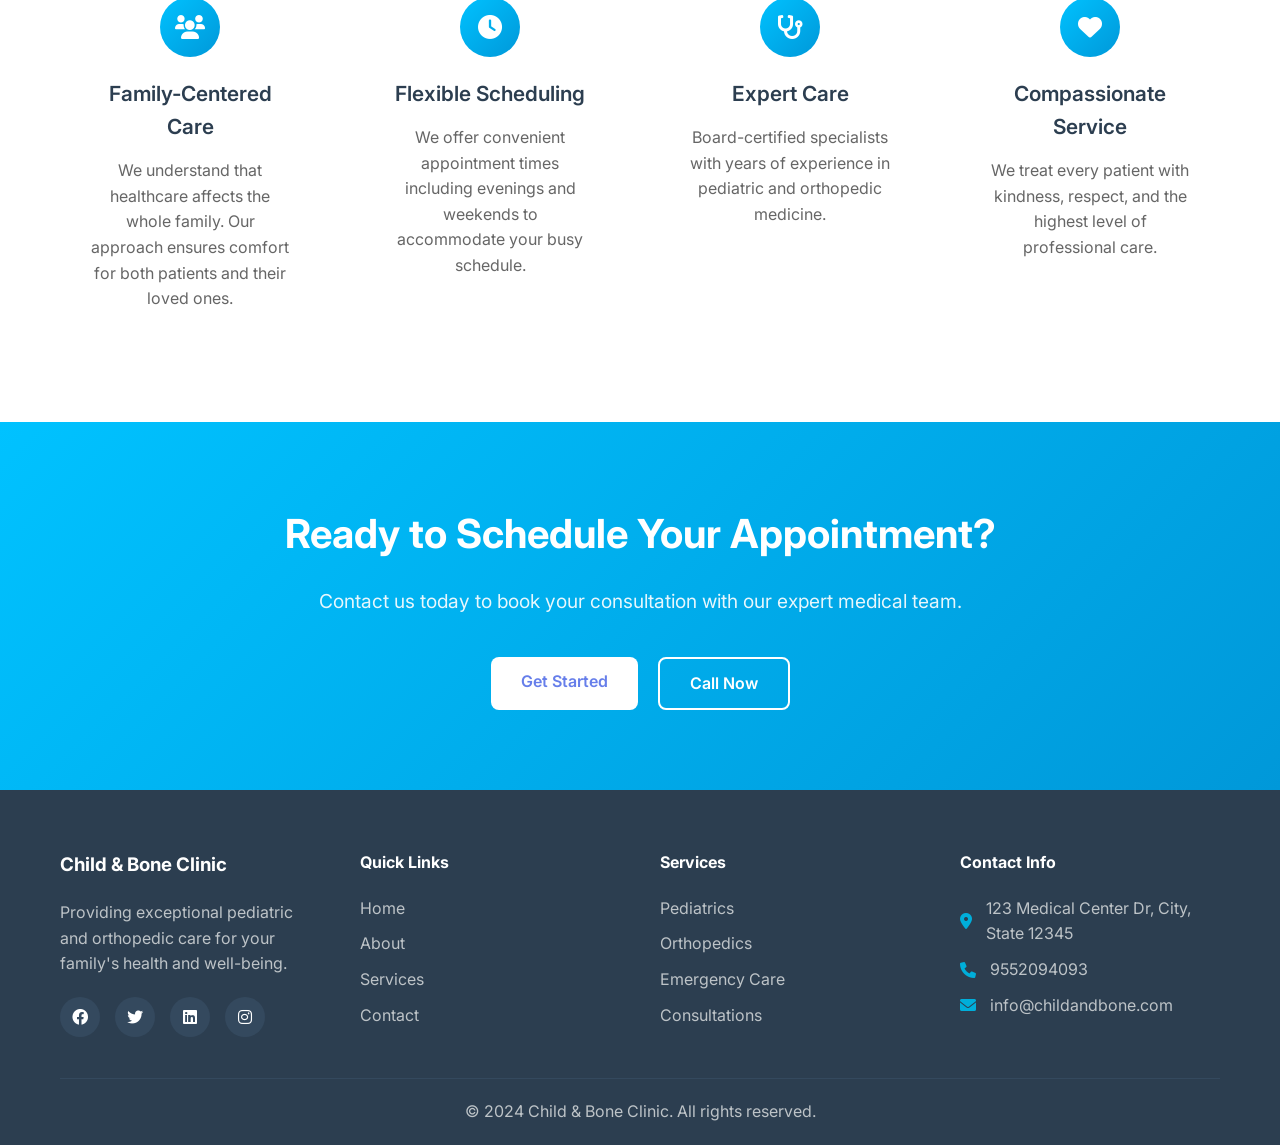
==== commit af0f37ca: "Specialty backgrounds: separate peds and ortho images (peds.png, ortho.png)" ====
--- a/index.html
+++ b/index.html
@@ -64,7 +64,7 @@
         <div class="container">
             <h2 class="section-title">Our Specialties</h2>
             <div class="specialties-grid">
-                <div class="specialty-card bg-image">
+                <div class="specialty-card bg-image bg-image-peds">
                     <div class="specialty-icon">
                         <i class="fas fa-child"></i>
                     </div>
@@ -77,7 +77,7 @@
                         <li>Acute illness care</li>
                     </ul>
                 </div>
-                <div class="specialty-card">
+                <div class="specialty-card bg-image bg-image-ortho">
                     <div class="specialty-icon">
                         <i class="fas fa-bone"></i>
                     </div>
--- a/styles.css
+++ b/styles.css
@@ -245,8 +245,15 @@
     content: '';
     position: absolute;
     inset: 0;
-    background: url('logo.png') center/cover no-repeat;
     opacity: 0.12;
+}
+
+.specialty-card.bg-image.bg-image-peds::before {
+    background: url('peds.png') center/cover no-repeat;
+}
+
+.specialty-card.bg-image.bg-image-ortho::before {
+    background: url('ortho.png') center/cover no-repeat;
 }
 
 .specialty-card.bg-image > * {
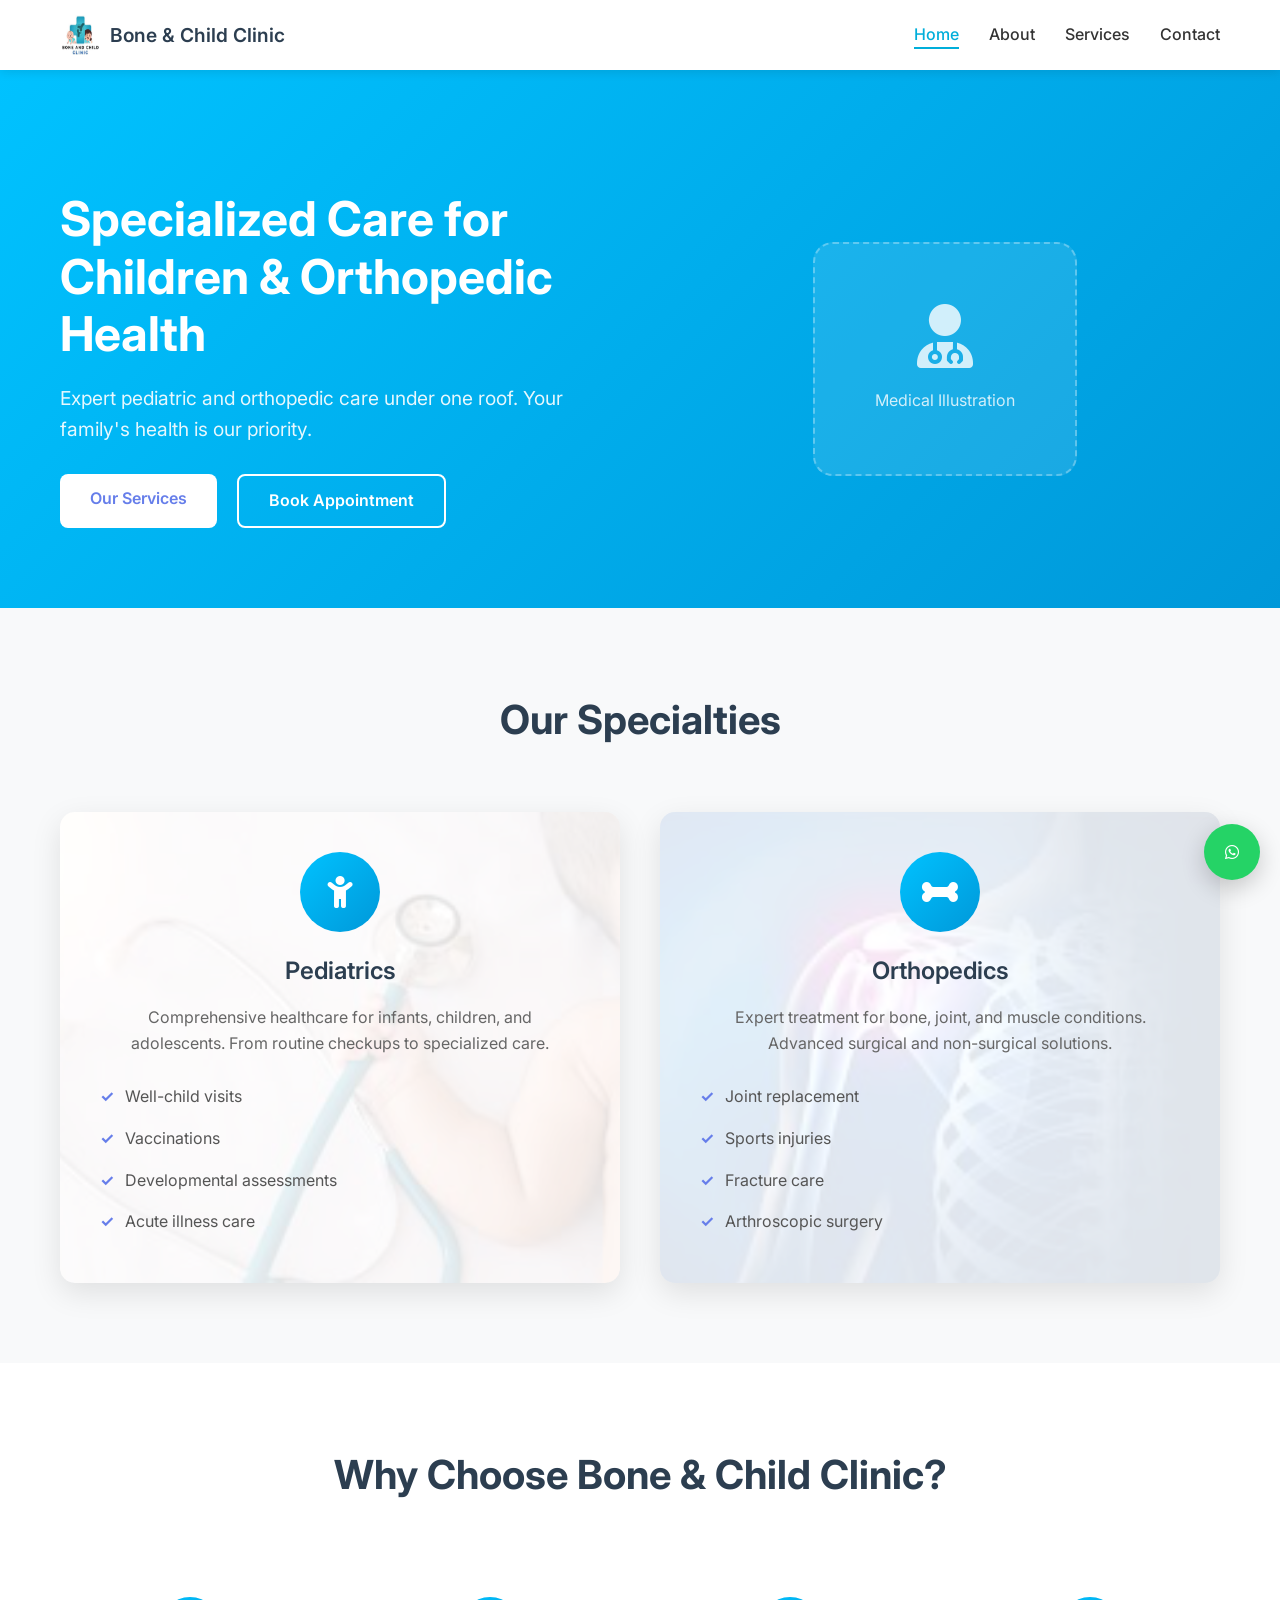
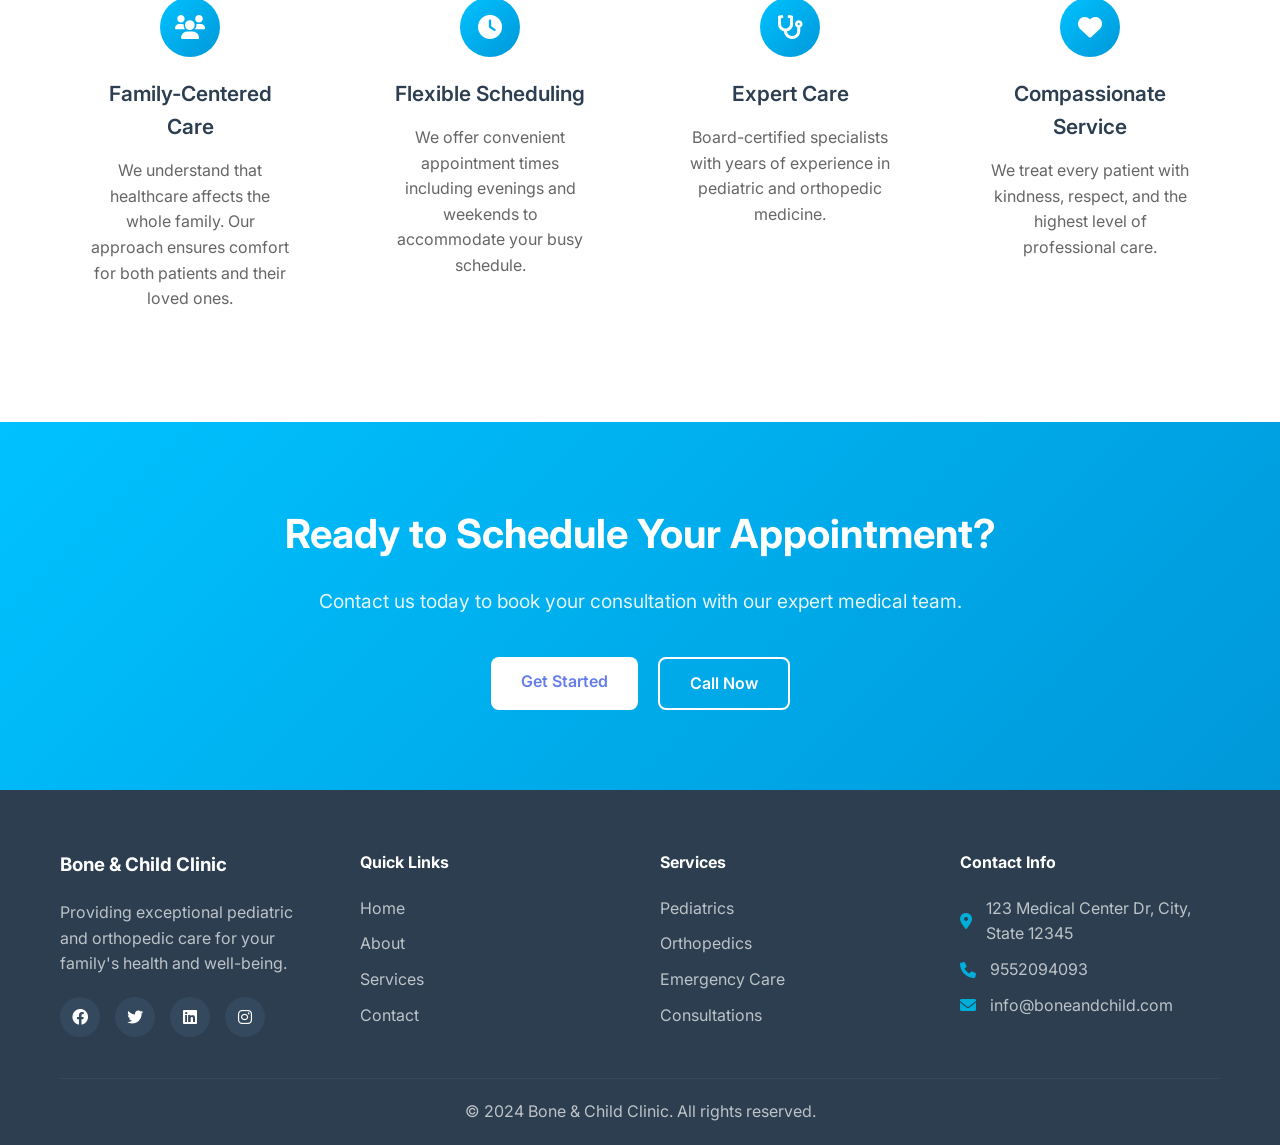
==== commit 372ab2d4: "Rebrand website from 'Child & Bone' to 'Bone & Child' - Updated all HTML files (index.html, about.ht" ====
--- a/index.html
+++ b/index.html
@@ -3,7 +3,7 @@
 <head>
     <meta charset="UTF-8">
     <meta name="viewport" content="width=device-width, initial-scale=1.0">
-    <title>Child & Bone Clinic</title>
+    <title>Bone & Child Clinic</title>
     <link rel="stylesheet" href="styles.css">
     <link href="https://fonts.googleapis.com/css2?family=Inter:wght@300;400;500;600;700&display=swap" rel="stylesheet">
     <link rel="stylesheet" href="https://cdnjs.cloudflare.com/ajax/libs/font-awesome/6.0.0/css/all.min.css">
@@ -14,8 +14,8 @@
     <nav class="navbar">
         <div class="nav-container">
             <div class="nav-logo">
-                <img src="logo.png" alt="Child & Bone Clinic" class="logo" onerror="this.onerror=null;this.src='logo-placeholder.png';">
-                <span class="logo-text">Child & Bone Clinic</span>
+                <img src="logo.png" alt="Bone & Child Clinic" class="logo" onerror="this.onerror=null;this.src='logo-placeholder.png';">
+                <span class="logo-text">Bone & Child Clinic</span>
             </div>
             <ul class="nav-menu">
                 <li class="nav-item">
@@ -47,7 +47,7 @@
                 <p class="hero-subtitle">Expert pediatric and orthopedic care under one roof. Your family's health is our priority.</p>
                 <div class="hero-buttons">
                     <a href="services.html" class="btn btn-primary">Our Services</a>
-                    <a href="https://wa.me/9552094093?text=Hello%20Child%20%26%20Bone%20Clinic%2C%20I%20would%20like%20to%20book%20an%20appointment." class="btn btn-secondary" target="_blank" rel="noopener">Book Appointment</a>
+                    <a href="https://wa.me/9552094093?text=Hello%20Bone%20%26%20Child%20Clinic%2C%20I%20would%20like%20to%20book%20an%20appointment." class="btn btn-secondary" target="_blank" rel="noopener">Book Appointment</a>
                 </div>
             </div>
             <div class="hero-image">
@@ -97,7 +97,7 @@
     <!-- Why Choose Us Section -->
     <section class="why-choose-us">
         <div class="container">
-            <h2 class="section-title">Why Choose Child & Bone Clinic?</h2>
+            <h2 class="section-title">Why Choose Bone & Child Clinic?</h2>
             <div class="features-grid">
                 <div class="feature-card">
                     <div class="feature-icon">
@@ -150,7 +150,7 @@
         <div class="container">
             <div class="footer-content">
                 <div class="footer-section">
-                    <h3>Child & Bone Clinic</h3>
+                    <h3>Bone & Child Clinic</h3>
                     <p>Providing exceptional pediatric and orthopedic care for your family's health and well-being.</p>
                     <div class="social-links">
                         <a href="#"><i class="fab fa-facebook"></i></a>
@@ -182,17 +182,17 @@
                     <div class="contact-info">
                         <p><i class="fas fa-map-marker-alt"></i> 123 Medical Center Dr, City, State 12345</p>
                         <p><i class="fas fa-phone"></i> 9552094093</p>
-                        <p><i class="fas fa-envelope"></i> info@childandbone.com</p>
+                        <p><i class="fas fa-envelope"></i> info@boneandchild.com</p>
                     </div>
                 </div>
             </div>
             <div class="footer-bottom">
-                <p>&copy; 2024 Child & Bone Clinic. All rights reserved.</p>
+                <p>&copy; 2024 Bone & Child Clinic. All rights reserved.</p>
             </div>
         </div>
     </footer>
 
-    <a class="floating-whatsapp" href="https://wa.me/9552094093?text=Hello%20Child%20%26%20Bone%20Clinic%2C%20please%20guide%20me%20to%20the%20clinic." target="_blank" rel="noopener" aria-label="WhatsApp">
+    <a class="floating-whatsapp" href="https://wa.me/9552094093?text=Hello%20Bone%20%26%20Child%20Clinic%2C%20please%20guide%20me%20to%20the%20clinic." target="_blank" rel="noopener" aria-label="WhatsApp">
         <i class="fab fa-whatsapp"></i>
     </a>
 
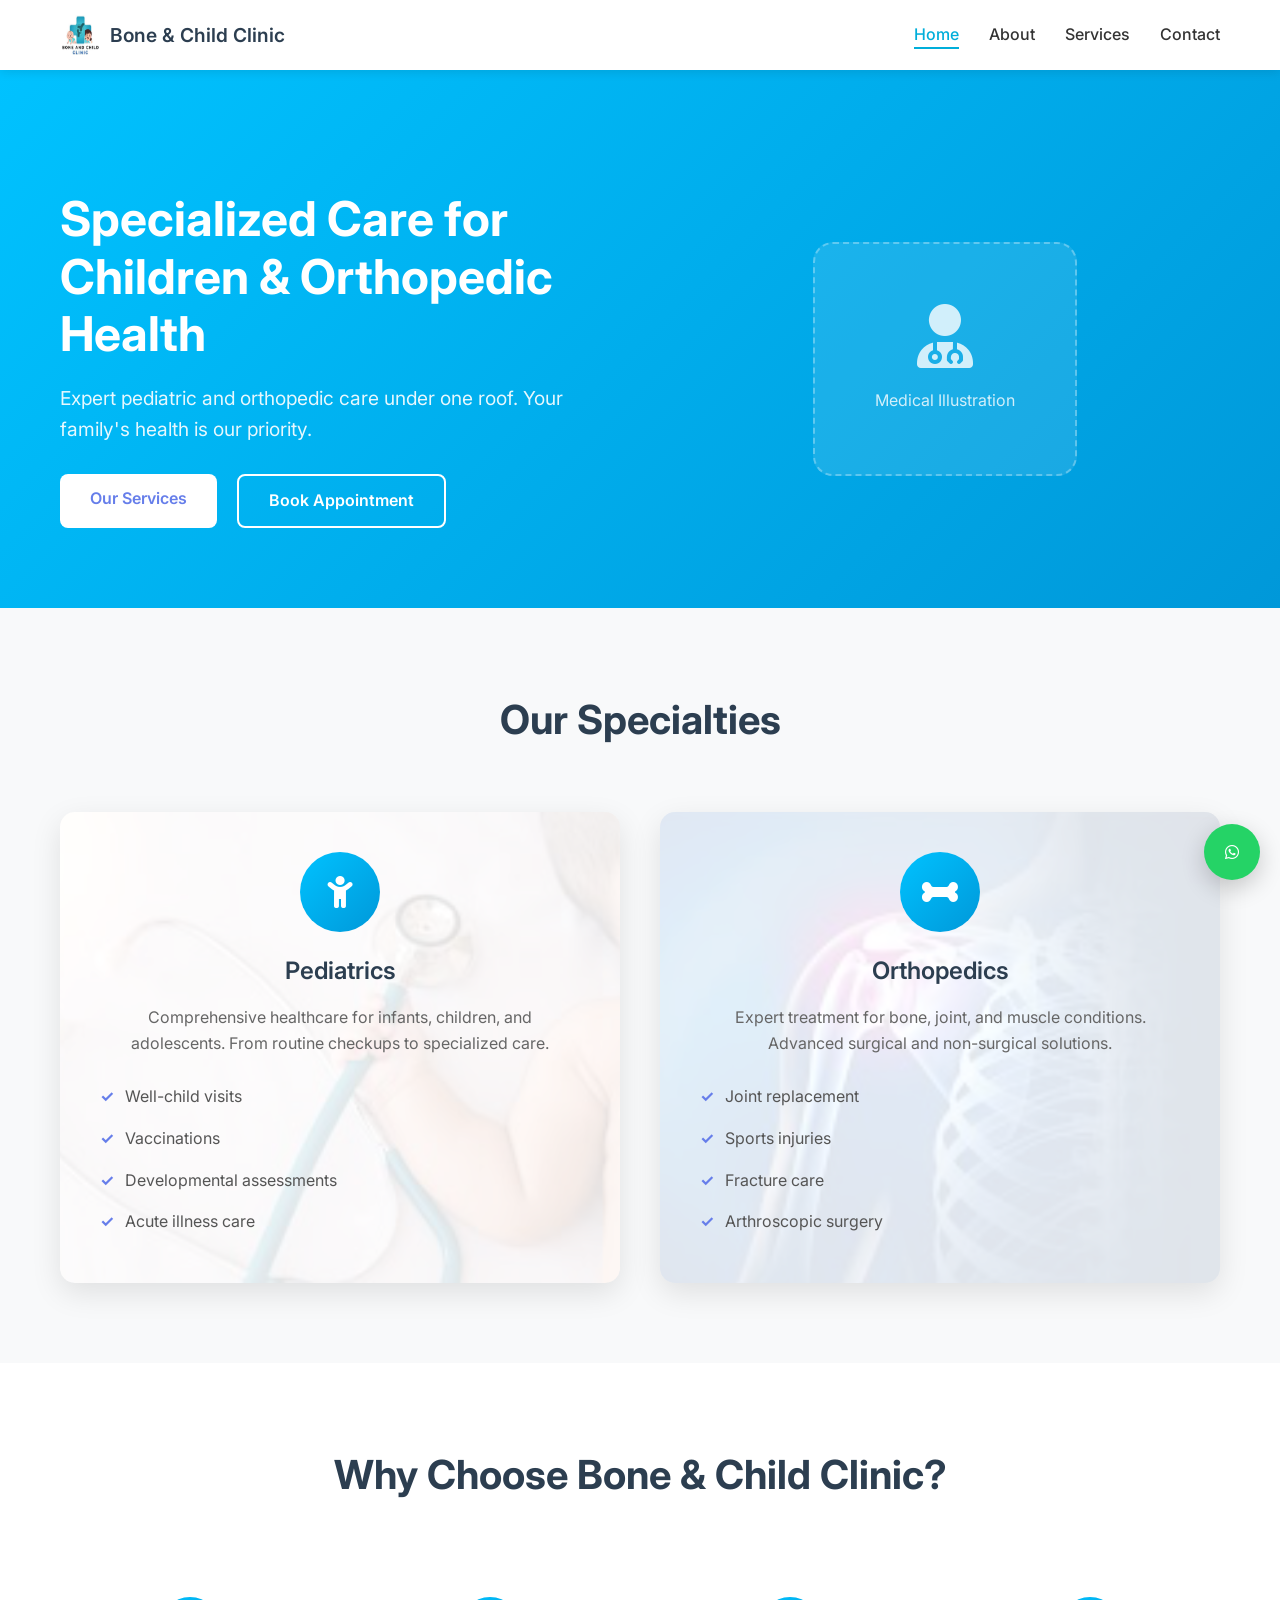
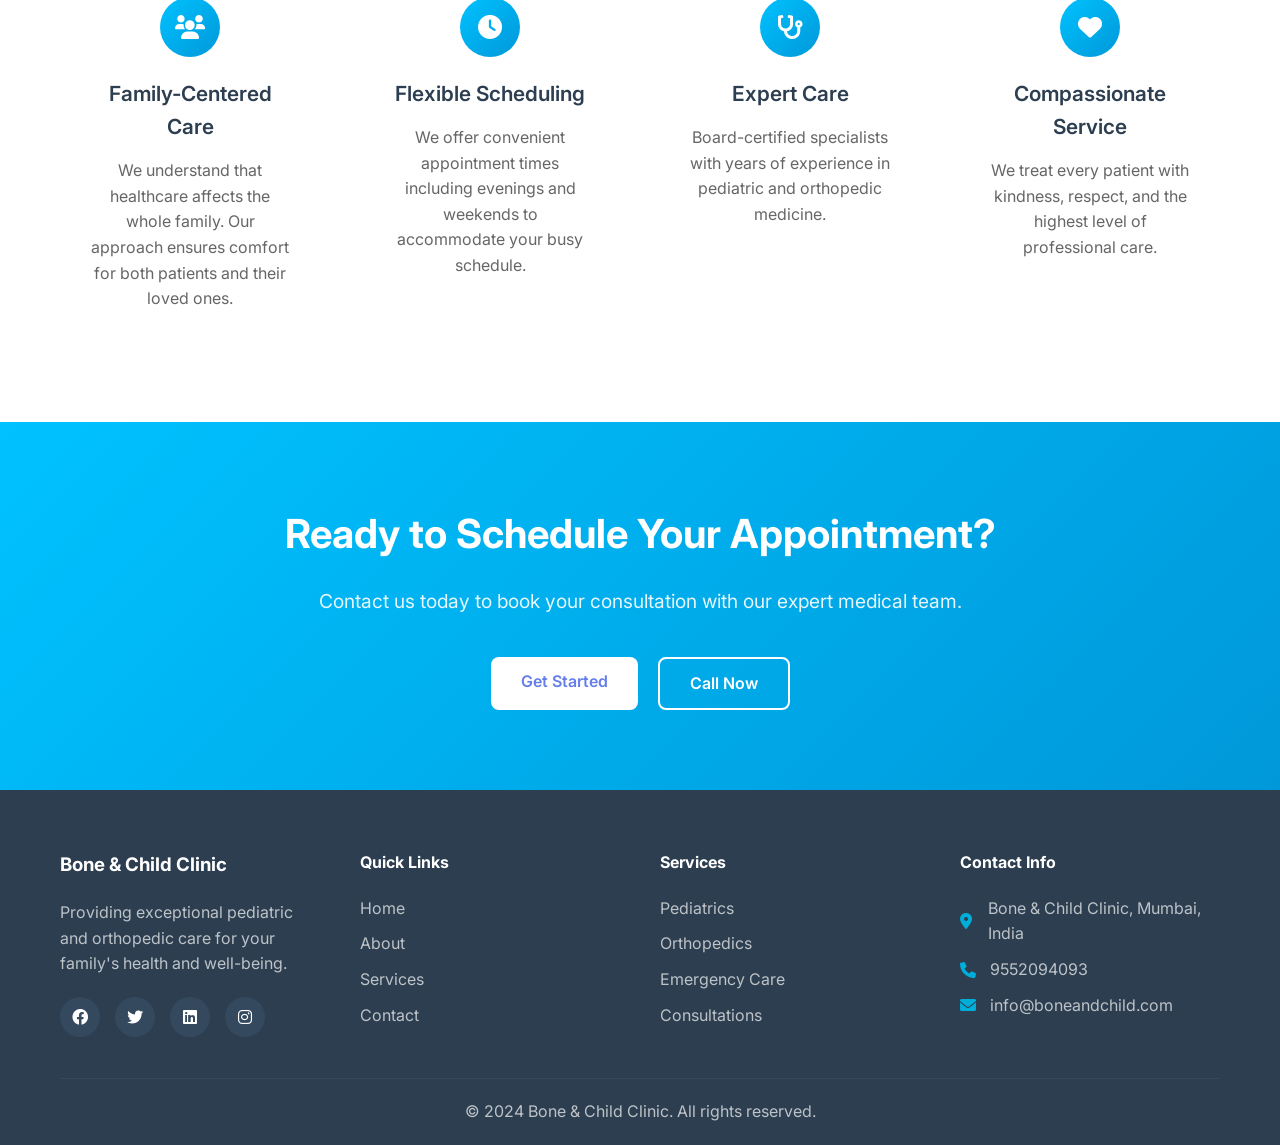
==== commit 95ea3fce: "Update address information across all pages - Replaced generic '123 Medical Center Dr, City, State 1" ====
--- a/index.html
+++ b/index.html
@@ -14,8 +14,10 @@
     <nav class="navbar">
         <div class="nav-container">
             <div class="nav-logo">
-                <img src="logo.png" alt="Bone & Child Clinic" class="logo" onerror="this.onerror=null;this.src='logo-placeholder.png';">
-                <span class="logo-text">Bone & Child Clinic</span>
+                <a href="index.html" class="logo-link">
+                    <img src="logo.png" alt="Bone & Child Clinic" class="logo" onerror="this.onerror=null;this.src='logo-placeholder.png';">
+                    <span class="logo-text">Bone & Child Clinic</span>
+                </a>
             </div>
             <ul class="nav-menu">
                 <li class="nav-item">
@@ -180,7 +182,7 @@
                 <div class="footer-section">
                     <h4>Contact Info</h4>
                     <div class="contact-info">
-                        <p><i class="fas fa-map-marker-alt"></i> 123 Medical Center Dr, City, State 12345</p>
+                        <p><i class="fas fa-map-marker-alt"></i> Bone & Child Clinic, Mumbai, India</p>
                         <p><i class="fas fa-phone"></i> 9552094093</p>
                         <p><i class="fas fa-envelope"></i> info@boneandchild.com</p>
                     </div>
--- a/styles.css
+++ b/styles.css
@@ -48,6 +48,19 @@
     display: flex;
     align-items: center;
     gap: 10px;
+}
+
+.logo-link {
+    display: flex;
+    align-items: center;
+    gap: 10px;
+    text-decoration: none;
+    color: inherit;
+    transition: opacity 0.3s ease;
+}
+
+.logo-link:hover {
+    opacity: 0.8;
 }
 
 .logo {
@@ -962,6 +975,11 @@
     align-items: start;
 }
 
+.map-container {
+    max-width: 800px;
+    margin: 0 auto;
+}
+
 .contact-form-container h2 {
     font-size: 2rem;
     font-weight: 700;
@@ -1031,6 +1049,51 @@
     margin-bottom: 30px;
 }
 
+.map-iframe-container {
+    margin-bottom: 30px;
+    border-radius: 15px;
+    overflow: hidden;
+    box-shadow: 0 5px 15px rgba(0,0,0,0.1);
+}
+
+.map-iframe-container iframe {
+    border-radius: 15px;
+    display: block;
+}
+
+.map-note {
+    text-align: center;
+    color: #666;
+    font-size: 0.9rem;
+    margin-top: 10px;
+    font-weight: 500;
+}
+
+.map-links {
+    text-align: center;
+    margin-top: 15px;
+}
+
+.map-link-btn {
+    display: inline-flex;
+    align-items: center;
+    gap: 8px;
+    background: #00aeda;
+    color: white;
+    padding: 10px 20px;
+    border-radius: 8px;
+    text-decoration: none;
+    font-weight: 600;
+    font-size: 0.9rem;
+    transition: all 0.3s ease;
+}
+
+.map-link-btn:hover {
+    background: #0098d9;
+    transform: translateY(-2px);
+    box-shadow: 0 5px 15px rgba(0, 174, 218, 0.3);
+}
+
 .map-placeholder i {
     font-size: 3rem;
     margin-bottom: 15px;
